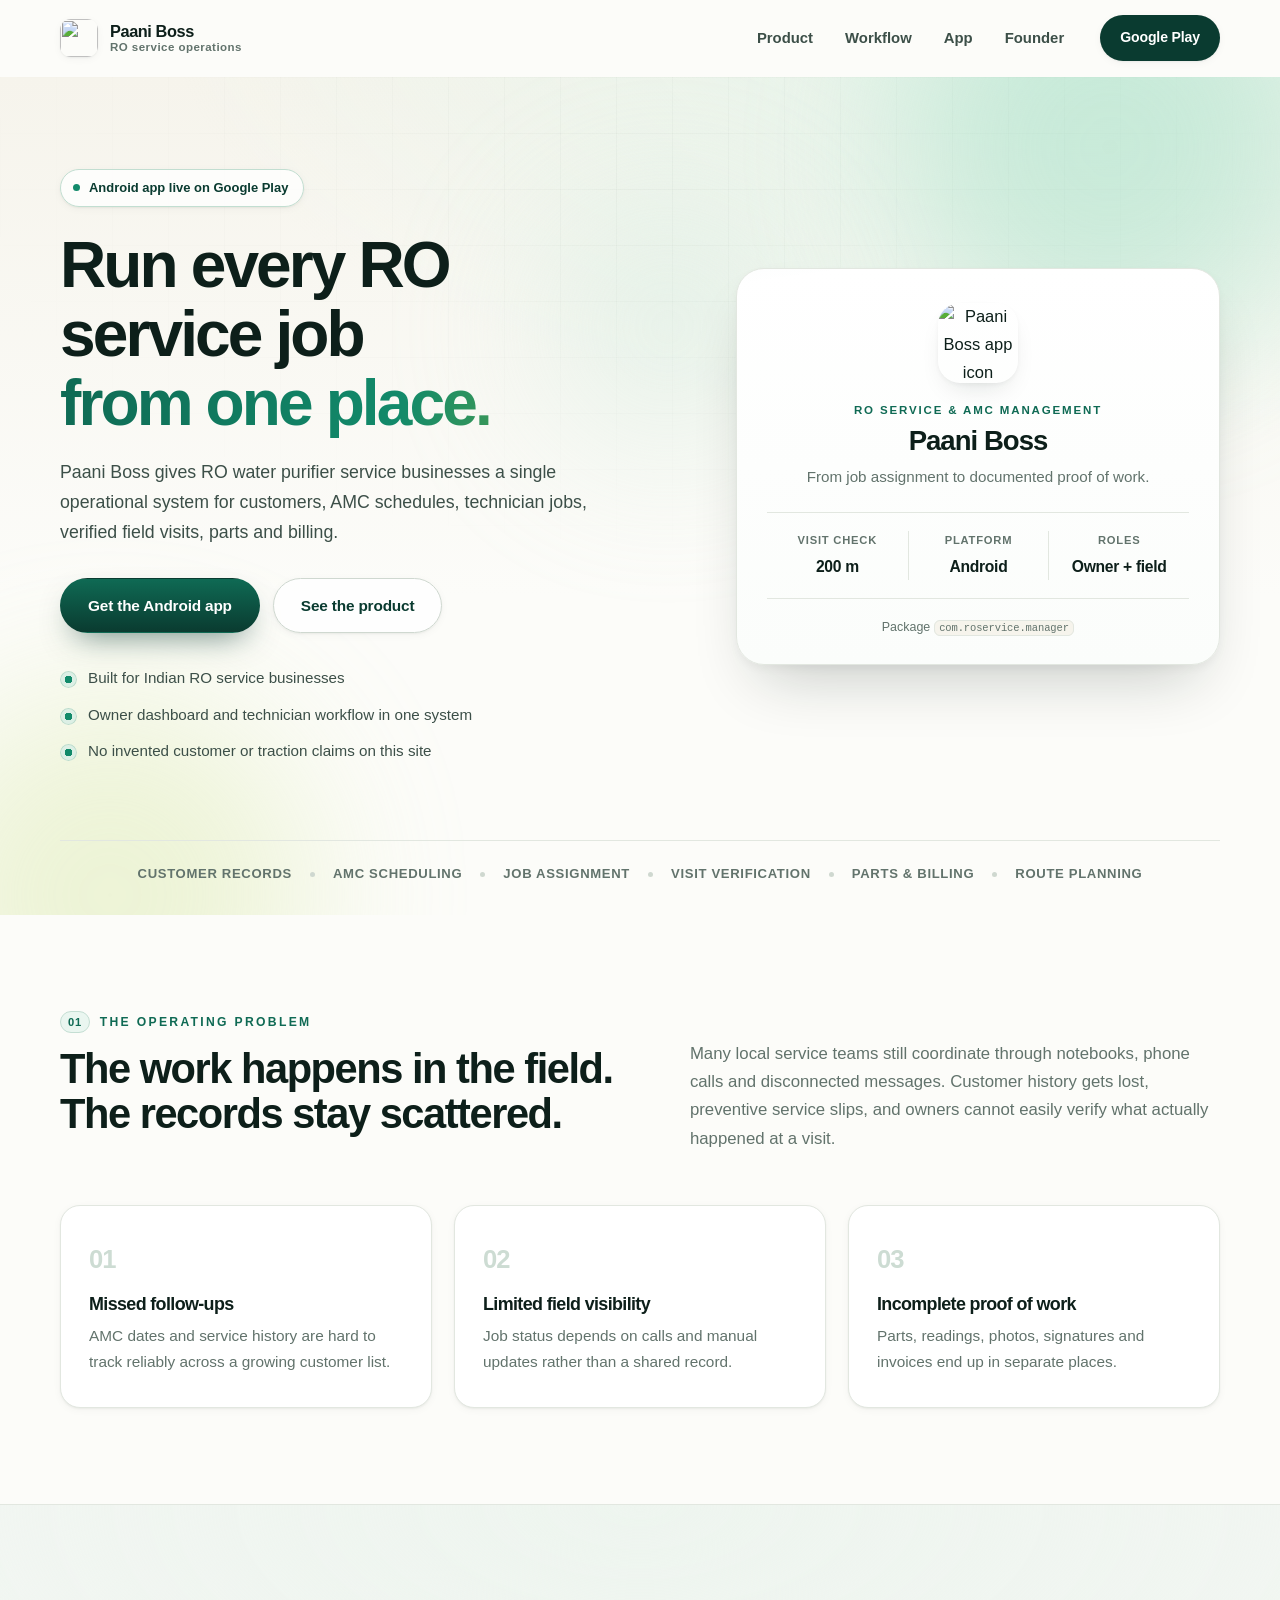
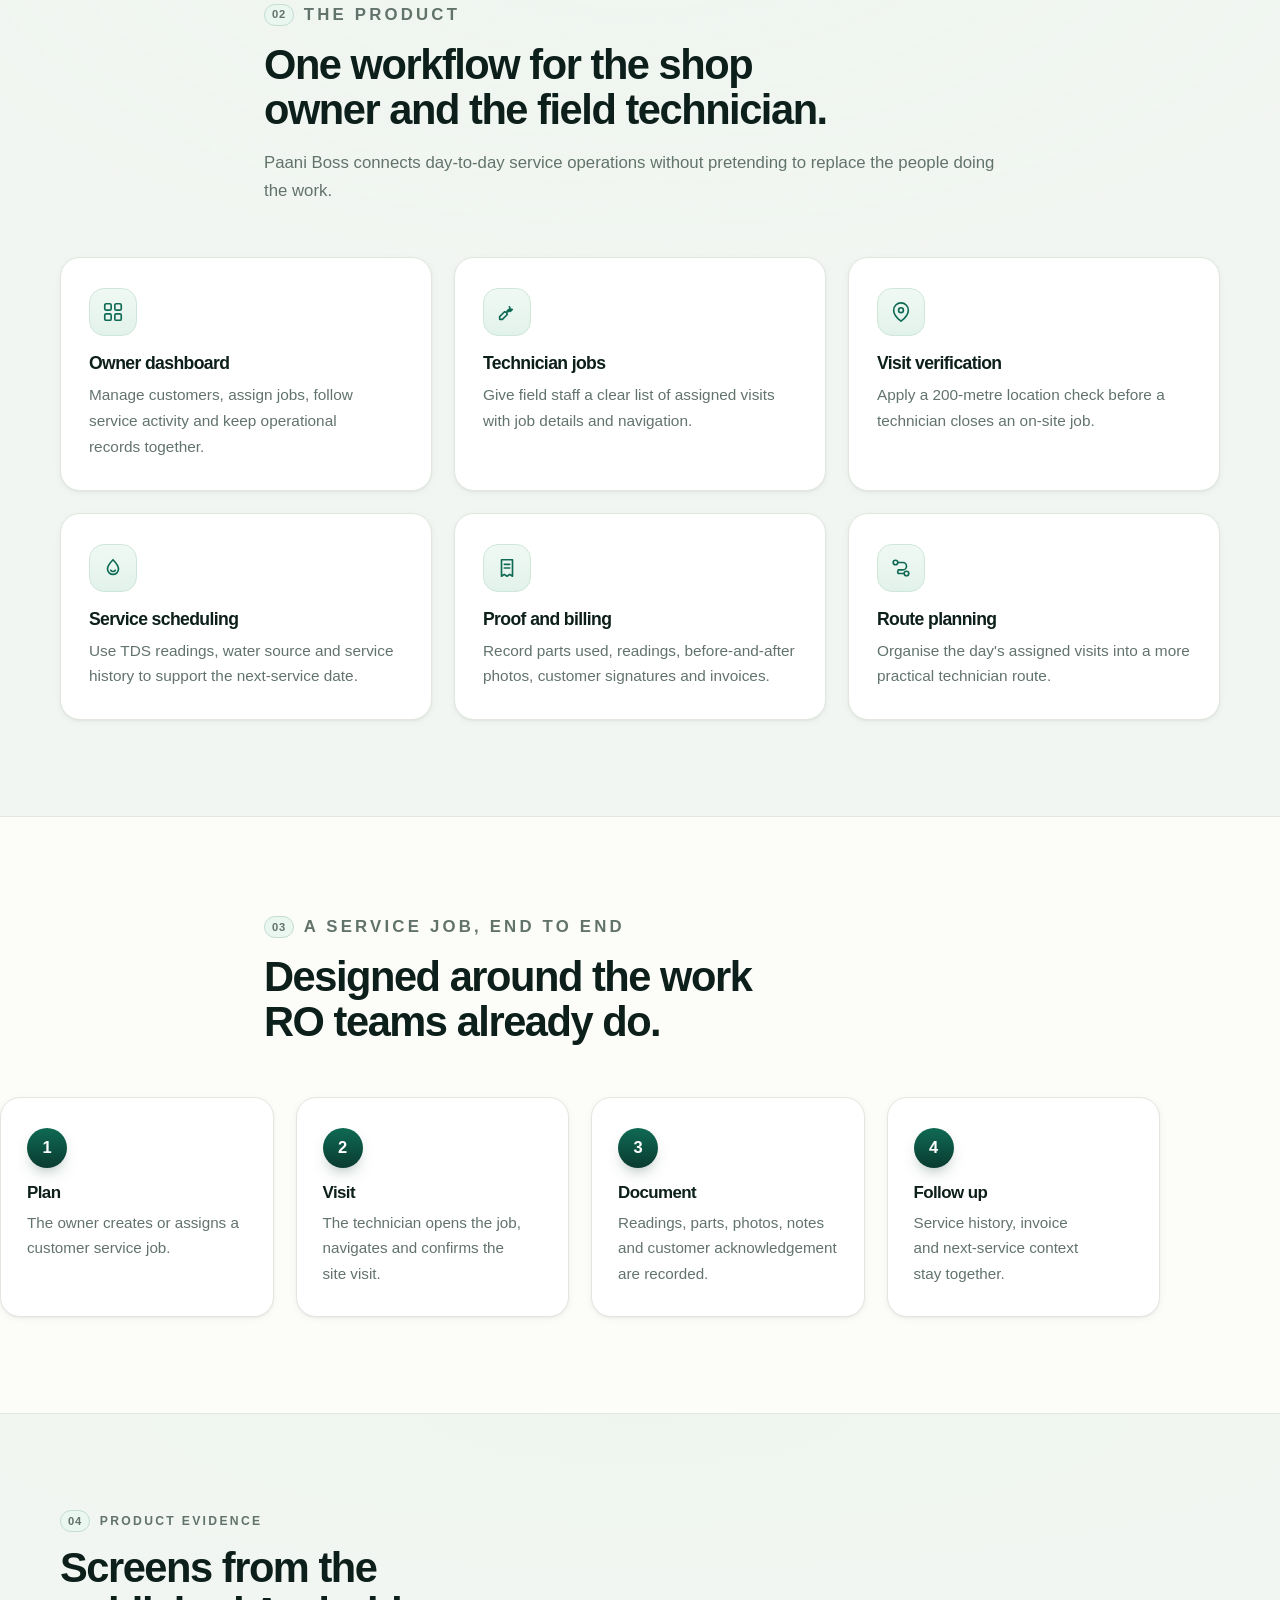
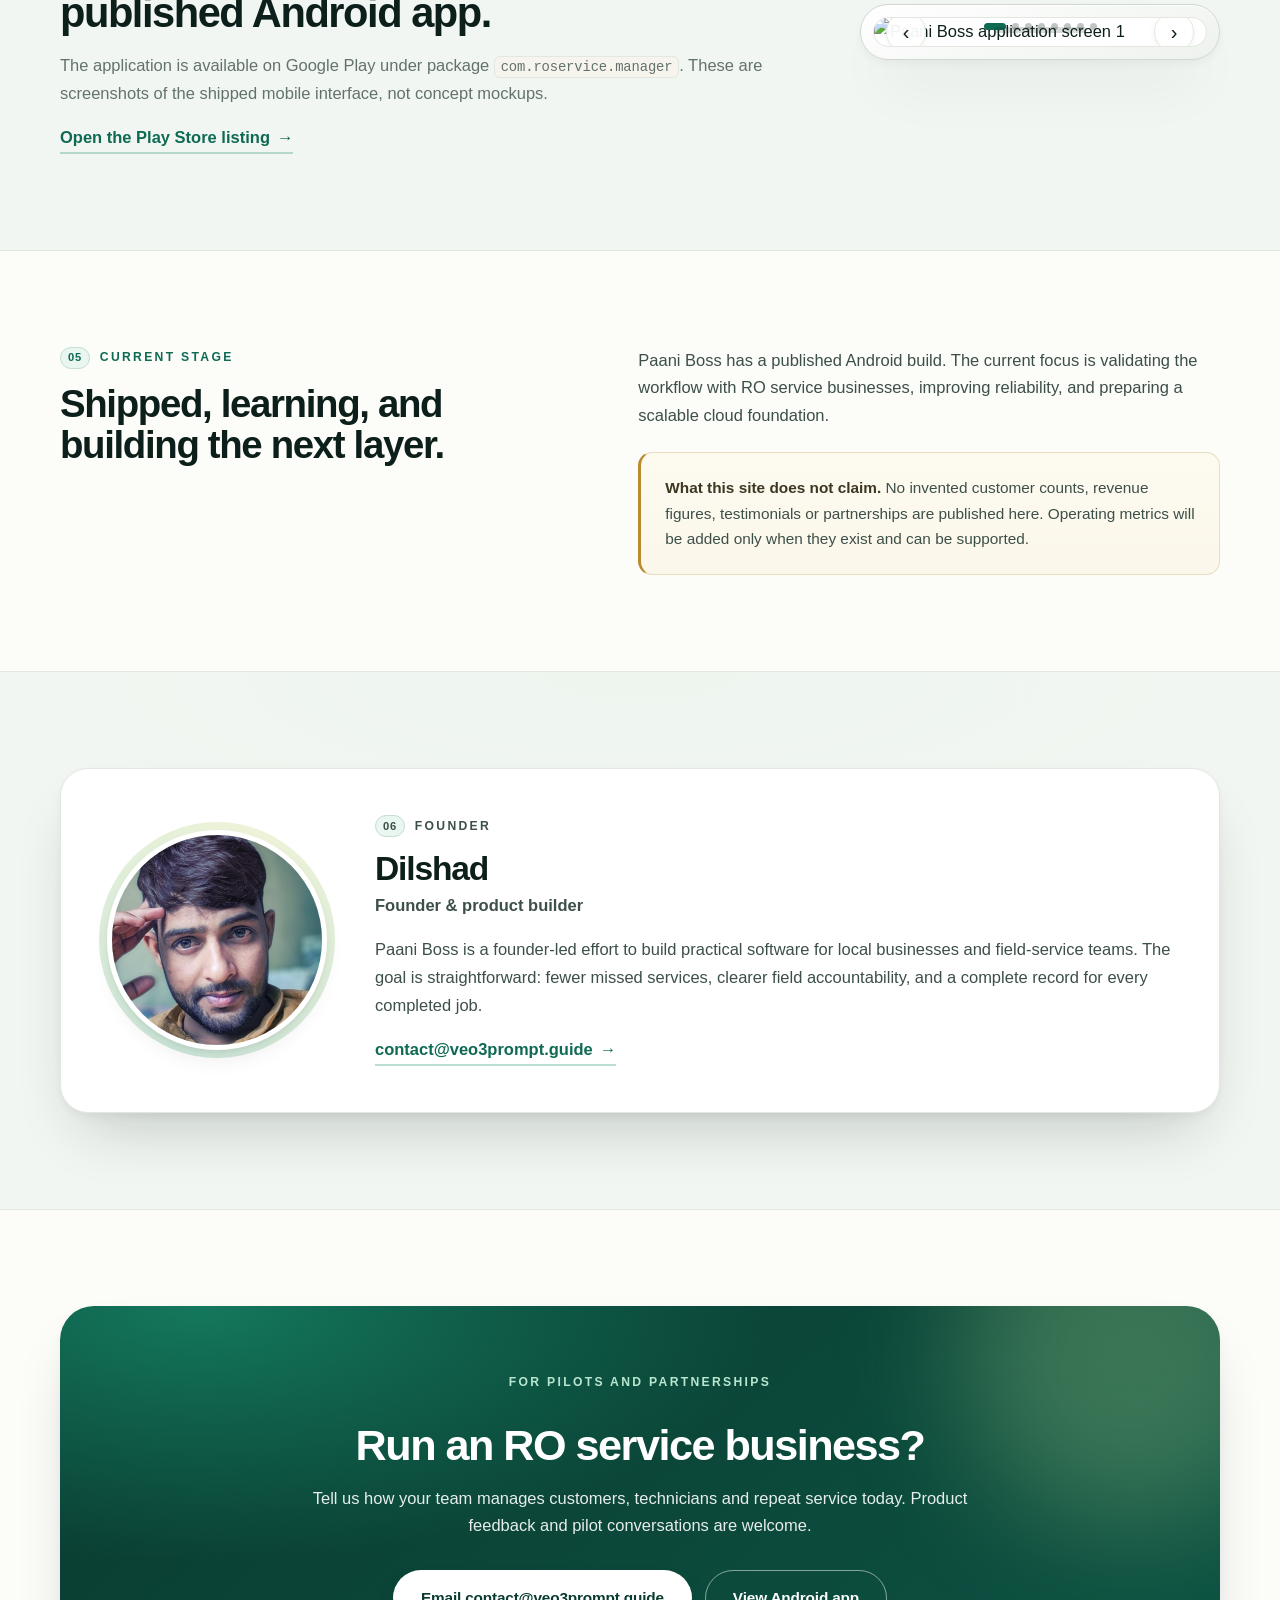
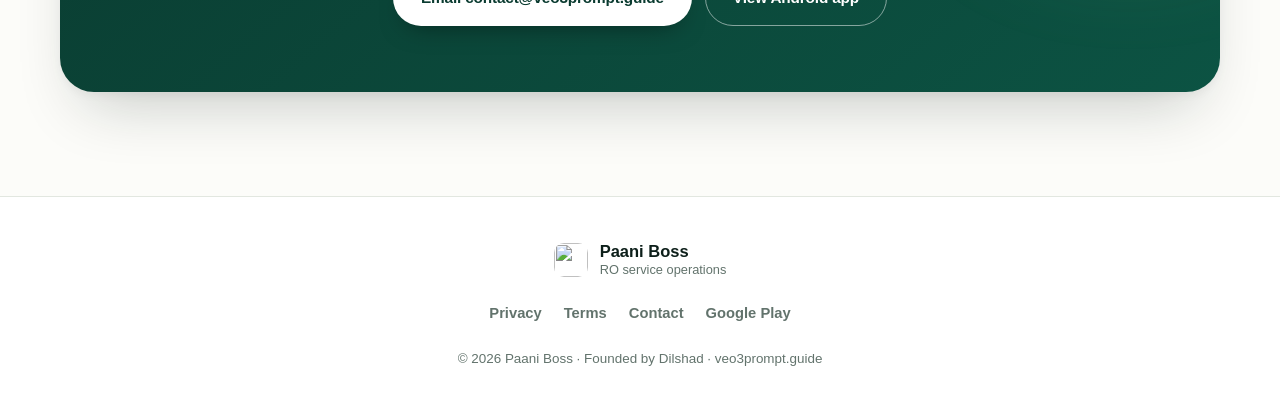
==== index.html @ 80571fea "Rebuild site as Paani Boss startup page on veo3prompt.guide - Reposition from founder portfolio to p" ====
<!doctype html>
<html lang="en">

<head>
  <meta charset="utf-8">
  <meta name="viewport" content="width=device-width, initial-scale=1">
  <title>Paani Boss — RO Service Operations Platform</title>
  <meta name="description"
    content="Paani Boss helps RO water purifier service businesses manage customers, AMC schedules, field technicians, verified visits, parts and billing from one operational system.">
  <meta name="theme-color" content="#0a3b30">
  <link rel="canonical" href="https://veo3prompt.guide/">
  <meta property="og:type" content="website">
  <meta property="og:site_name" content="Paani Boss">
  <meta property="og:title" content="Paani Boss — Run every RO service job from one place">
  <meta property="og:description"
    content="An operations platform for RO service shops and their field technicians. Live on Google Play.">
  <meta property="og:url" content="https://veo3prompt.guide/">
  <meta property="og:image" content="https://veo3prompt.guide/assets/paani-boss-banner.png">
  <meta name="twitter:card" content="summary_large_image">
  <link rel="icon" href="assets/paani-boss-icon.png" type="image/png">
  <link rel="apple-touch-icon" href="assets/paani-boss-icon.png">
  <link rel="stylesheet" href="css/style.css">
</head>

<body>
  <a class="skip-link" href="#main">Skip to content</a>

  <header class="site-header" id="siteHeader">
    <div class="wrap nav-inner">
      <a class="brand" href="#top" aria-label="Paani Boss home">
        <img src="assets/paani-boss-icon.png" alt="" width="38" height="38">
        <span class="brand-text">Paani&nbsp;Boss<em>RO service operations</em></span>
      </a>
      <nav class="nav-links" aria-label="Primary navigation">
        <a href="#product">Product</a>
        <a href="#workflow">Workflow</a>
        <a href="#showcase">App</a>
        <a href="#founder">Founder</a>
      </nav>
      <a class="nav-cta" href="https://play.google.com/store/apps/details?id=com.roservice.manager" target="_blank"
        rel="noopener noreferrer">Google&nbsp;Play</a>
    </div>
  </header>

  <main id="main">
    <!-- ============ HERO ============ -->
    <section class="hero" id="top">
      <div class="hero-aura" aria-hidden="true"><span></span><span></span><span></span></div>
      <div class="wrap hero-grid">
        <div class="hero-copy">
          <p class="badge"><span class="badge-dot" aria-hidden="true"></span> Android app live on Google Play</p>
          <h1>Run every RO service job <em>from one place.</em></h1>
          <p class="hero-lede">
            Paani Boss gives RO water purifier service businesses a single operational
            system for customers, AMC schedules, technician jobs, verified field visits,
            parts and billing.
          </p>
          <div class="button-row">
            <a class="button button-primary" href="https://play.google.com/store/apps/details?id=com.roservice.manager"
              target="_blank" rel="noopener noreferrer">Get the Android app</a>
            <a class="button button-secondary" href="#showcase">See the product</a>
          </div>
          <ul class="proof-list">
            <li>Built for Indian RO service businesses</li>
            <li>Owner dashboard and technician workflow in one system</li>
            <li>No invented customer or traction claims on this site</li>
          </ul>
        </div>

        <aside class="hero-panel" aria-label="Product summary">
          <div class="panel-sheen" aria-hidden="true"></div>
          <img class="panel-icon" src="assets/paani-boss-icon.png" alt="Paani Boss app icon" width="80" height="80">
          <p class="panel-kicker">RO Service &amp; AMC Management</p>
          <h2>Paani Boss</h2>
          <p class="panel-note">From job assignment to documented proof of work.</p>
          <dl class="panel-metrics">
            <div>
              <dt>Visit check</dt>
              <dd>200 m</dd>
            </div>
            <div>
              <dt>Platform</dt>
              <dd>Android</dd>
            </div>
            <div>
              <dt>Roles</dt>
              <dd>Owner + field</dd>
            </div>
          </dl>
          <p class="panel-foot">Package <code>com.roservice.manager</code></p>
        </aside>
      </div>

      <div class="wrap marquee-strip" aria-label="Core capabilities">
        <span>Customer records</span><i aria-hidden="true"></i>
        <span>AMC scheduling</span><i aria-hidden="true"></i>
        <span>Job assignment</span><i aria-hidden="true"></i>
        <span>Visit verification</span><i aria-hidden="true"></i>
        <span>Parts &amp; billing</span><i aria-hidden="true"></i>
        <span>Route planning</span>
      </div>
    </section>

    <!-- ============ PROBLEM ============ -->
    <section class="section" aria-labelledby="problem-title">
      <div class="wrap split-heading reveal">
        <div>
          <p class="eyebrow"><span>01</span> The operating problem</p>
          <h2 id="problem-title">The work happens in the field. The records stay scattered.</h2>
        </div>
        <p>
          Many local service teams still coordinate through notebooks, phone calls and
          disconnected messages. Customer history gets lost, preventive service slips,
          and owners cannot easily verify what actually happened at a visit.
        </p>
      </div>
      <div class="wrap problem-grid">
        <article class="reveal"><span class="num">01</span>
          <h3>Missed follow-ups</h3>
          <p>AMC dates and service history are hard to track reliably across a growing customer list.</p>
        </article>
        <article class="reveal"><span class="num">02</span>
          <h3>Limited field visibility</h3>
          <p>Job status depends on calls and manual updates rather than a shared record.</p>
        </article>
        <article class="reveal"><span class="num">03</span>
          <h3>Incomplete proof of work</h3>
          <p>Parts, readings, photos, signatures and invoices end up in separate places.</p>
        </article>
      </div>
    </section>

    <!-- ============ PRODUCT ============ -->
    <section class="section section-tint" id="product" aria-labelledby="product-title">
      <div class="wrap section-heading reveal">
        <p class="eyebrow"><span>02</span> The product</p>
        <h2 id="product-title">One workflow for the shop owner and the field technician.</h2>
        <p>Paani Boss connects day-to-day service operations without pretending to replace the people doing the work.
        </p>
      </div>
      <div class="wrap feature-grid">
        <article class="feature-card reveal">
          <span class="feature-icon" aria-hidden="true">
            <svg viewBox="0 0 24 24" width="22" height="22" fill="none" stroke="currentColor" stroke-width="1.8"
              stroke-linecap="round" stroke-linejoin="round">
              <rect x="3" y="3" width="7" height="7" rx="1.5" />
              <rect x="14" y="3" width="7" height="7" rx="1.5" />
              <rect x="3" y="14" width="7" height="7" rx="1.5" />
              <rect x="14" y="14" width="7" height="7" rx="1.5" />
            </svg>
          </span>
          <h3>Owner dashboard</h3>
          <p>Manage customers, assign jobs, follow service activity and keep operational records together.</p>
        </article>
        <article class="feature-card reveal">
          <span class="feature-icon" aria-hidden="true">
            <svg viewBox="0 0 24 24" width="22" height="22" fill="none" stroke="currentColor" stroke-width="1.8"
              stroke-linecap="round" stroke-linejoin="round">
              <path d="M14.7 6.3a4 4 0 0 1-5.4 5.4L4 17v3h3l5.3-5.3a4 4 0 0 1 5.4-5.4l-2.1 2.1" />
            </svg>
          </span>
          <h3>Technician jobs</h3>
          <p>Give field staff a clear list of assigned visits with job details and navigation.</p>
        </article>
        <article class="feature-card reveal">
          <span class="feature-icon" aria-hidden="true">
            <svg viewBox="0 0 24 24" width="22" height="22" fill="none" stroke="currentColor" stroke-width="1.8"
              stroke-linecap="round" stroke-linejoin="round">
              <path d="M20 10c0 6-8 12-8 12S4 16 4 10a8 8 0 0 1 16 0Z" />
              <circle cx="12" cy="10" r="2.6" />
            </svg>
          </span>
          <h3>Visit verification</h3>
          <p>Apply a 200-metre location check before a technician closes an on-site job.</p>
        </article>
        <article class="feature-card reveal">
          <span class="feature-icon" aria-hidden="true">
            <svg viewBox="0 0 24 24" width="22" height="22" fill="none" stroke="currentColor" stroke-width="1.8"
              stroke-linecap="round" stroke-linejoin="round">
              <path d="M12 3s6 6.2 6 10a6 6 0 0 1-12 0c0-3.8 6-10 6-10Z" />
              <path d="M9.5 14.5a3 3 0 0 0 5 0" />
            </svg>
          </span>
          <h3>Service scheduling</h3>
          <p>Use TDS readings, water source and service history to support the next-service date.</p>
        </article>
        <article class="feature-card reveal">
          <span class="feature-icon" aria-hidden="true">
            <svg viewBox="0 0 24 24" width="22" height="22" fill="none" stroke="currentColor" stroke-width="1.8"
              stroke-linecap="round" stroke-linejoin="round">
              <path d="M6 3h12v18l-3-2-3 2-3-2-3 2V3Z" />
              <path d="M9 8h6M9 12h6" />
            </svg>
          </span>
          <h3>Proof and billing</h3>
          <p>Record parts used, readings, before-and-after photos, customer signatures and invoices.</p>
        </article>
        <article class="feature-card reveal">
          <span class="feature-icon" aria-hidden="true">
            <svg viewBox="0 0 24 24" width="22" height="22" fill="none" stroke="currentColor" stroke-width="1.8"
              stroke-linecap="round" stroke-linejoin="round">
              <circle cx="6" cy="6" r="2.5" />
              <circle cx="18" cy="18" r="2.5" />
              <path d="M8.5 6H14a4 4 0 0 1 0 8H9a4 4 0 0 0 0 4h6.5" />
            </svg>
          </span>
          <h3>Route planning</h3>
          <p>Organise the day's assigned visits into a more practical technician route.</p>
        </article>
      </div>
    </section>

    <!-- ============ WORKFLOW ============ -->
    <section class="section" id="workflow" aria-labelledby="workflow-title">
      <div class="wrap section-heading reveal">
        <p class="eyebrow"><span>03</span> A service job, end to end</p>
        <h2 id="workflow-title">Designed around the work RO teams already do.</h2>
      </div>
      <ol class="wrap steps">
        <li class="reveal"><span class="step-num">1</span>
          <div>
            <h3>Plan</h3>
            <p>The owner creates or assigns a customer service job.</p>
          </div>
        </li>
        <li class="reveal"><span class="step-num">2</span>
          <div>
            <h3>Visit</h3>
            <p>The technician opens the job, navigates and confirms the site visit.</p>
          </div>
        </li>
        <li class="reveal"><span class="step-num">3</span>
          <div>
            <h3>Document</h3>
            <p>Readings, parts, photos, notes and customer acknowledgement are recorded.</p>
          </div>
        </li>
        <li class="reveal"><span class="step-num">4</span>
          <div>
            <h3>Follow up</h3>
            <p>Service history, invoice and next-service context stay together.</p>
          </div>
        </li>
      </ol>
    </section>

    <!-- ============ SHOWCASE ============ -->
    <section class="section section-tint" id="showcase" aria-labelledby="showcase-title">
      <div class="wrap showcase-layout">
        <div class="showcase-copy reveal">
          <p class="eyebrow"><span>04</span> Product evidence</p>
          <h2 id="showcase-title">Screens from the published Android app.</h2>
          <p>
            The application is available on Google Play under package
            <code>com.roservice.manager</code>. These are screenshots of the shipped
            mobile interface, not concept mockups.
          </p>
          <a class="text-link" href="https://play.google.com/store/apps/details?id=com.roservice.manager"
            target="_blank" rel="noopener noreferrer">Open the Play Store listing</a>
        </div>

        <div class="phone-frame reveal">
          <div class="phone-notch" aria-hidden="true"></div>
          <div class="slideshow" id="slideshow" aria-label="Paani Boss screenshots">
            <div class="slides-track" id="slidesTrack">
              <div class="slide"><img src="assets/screenshots/1.png" alt="Paani Boss application screen 1"
                  loading="lazy" decoding="async"></div>
              <div class="slide"><img src="assets/screenshots/2.png" alt="Paani Boss application screen 2"
                  loading="lazy" decoding="async"></div>
              <div class="slide"><img src="assets/screenshots/3.png" alt="Paani Boss application screen 3"
                  loading="lazy" decoding="async"></div>
              <div class="slide"><img src="assets/screenshots/4.png" alt="Paani Boss application screen 4"
                  loading="lazy" decoding="async"></div>
              <div class="slide"><img src="assets/screenshots/5.png" alt="Paani Boss application screen 5"
                  loading="lazy" decoding="async"></div>
              <div class="slide"><img src="assets/screenshots/6.png" alt="Paani Boss application screen 6"
                  loading="lazy" decoding="async"></div>
              <div class="slide"><img src="assets/screenshots/7.png" alt="Paani Boss application screen 7"
                  loading="lazy" decoding="async"></div>
              <div class="slide"><img src="assets/screenshots/8.png" alt="Paani Boss application screen 8"
                  loading="lazy" decoding="async"></div>
            </div>
            <button class="slide-arrow slide-prev" id="slidePrev" type="button"
              aria-label="Previous screenshot">&#8249;</button>
            <button class="slide-arrow slide-next" id="slideNext" type="button"
              aria-label="Next screenshot">&#8250;</button>
            <div class="slide-dots" id="slideDots" role="group" aria-label="Choose screenshot"></div>
          </div>
        </div>
      </div>
    </section>

    <!-- ============ STAGE ============ -->
    <section class="section" aria-labelledby="stage-title">
      <div class="wrap stage-grid reveal">
        <div>
          <p class="eyebrow"><span>05</span> Current stage</p>
          <h2 id="stage-title">Shipped, learning, and building the next layer.</h2>
        </div>
        <div class="stage-copy">
          <p>
            Paani Boss has a published Android build. The current focus is validating the
            workflow with RO service businesses, improving reliability, and preparing a
            scalable cloud foundation.
          </p>
          <p class="honesty-note">
            <strong>What this site does not claim.</strong> No invented customer counts,
            revenue figures, testimonials or partnerships are published here. Operating
            metrics will be added only when they exist and can be supported.
          </p>
        </div>
      </div>
    </section>

    <!-- ============ FOUNDER ============ -->
    <section class="section section-tint" id="founder" aria-labelledby="founder-title">
      <div class="wrap founder-card reveal">
        <div class="founder-photo">
          <img src="assets/dilshad.jpg" alt="Dilshad, founder of Paani Boss" width="420" height="480" loading="lazy"
            decoding="async">
        </div>
        <div>
          <p class="eyebrow"><span>06</span> Founder</p>
          <h2 id="founder-title">Dilshad</h2>
          <p class="founder-role">Founder &amp; product builder</p>
          <p>
            Paani Boss is a founder-led effort to build practical software for local
            businesses and field-service teams. The goal is straightforward: fewer missed
            services, clearer field accountability, and a complete record for every
            completed job.
          </p>
          <a class="text-link" href="mailto:contact@veo3prompt.guide">contact@veo3prompt.guide</a>
        </div>
      </div>
    </section>

    <!-- ============ CONTACT ============ -->
    <section class="section contact-section" id="contact" aria-labelledby="contact-title">
      <div class="wrap contact-card reveal">
        <div class="contact-glow" aria-hidden="true"></div>
        <p class="eyebrow">For pilots and partnerships</p>
        <h2 id="contact-title">Run an RO service business?</h2>
        <p>
          Tell us how your team manages customers, technicians and repeat service today.
          Product feedback and pilot conversations are welcome.
        </p>
        <div class="button-row">
          <a class="button button-light" href="mailto:contact@veo3prompt.guide">Email contact@veo3prompt.guide</a>
          <a class="button button-outline-light"
            href="https://play.google.com/store/apps/details?id=com.roservice.manager" target="_blank"
            rel="noopener noreferrer">View Android app</a>
        </div>
      </div>
    </section>
  </main>

  <footer class="site-footer">
    <div class="wrap footer-inner">
      <div class="footer-brand">
        <img src="assets/paani-boss-icon.png" alt="" width="34" height="34">
        <div><strong>Paani Boss</strong><span>RO service operations</span></div>
      </div>
      <nav class="footer-links" aria-label="Footer">
        <a href="privacy-policy.html">Privacy</a>
        <a href="terms-of-service.html">Terms</a>
        <a href="mailto:contact@veo3prompt.guide">Contact</a>
        <a href="https://play.google.com/store/apps/details?id=com.roservice.manager" target="_blank"
          rel="noopener noreferrer">Google Play</a>
      </nav>
      <p class="footer-legal">&copy; <span id="year"></span> Paani Boss &middot; Founded by Dilshad &middot;
        veo3prompt.guide</p>
    </div>
  </footer>

  <script src="js/script.js"></script>
</body>

</html>
---- css/style.css ----
/* ============================================================
   Paani Boss — veo3prompt.guide
   Light, premium, zero third-party requests (no web fonts, no CDNs).
   ============================================================ */

:root {
  /* palette */
  --ink: #0d1f1a;
  --ink-soft: #3c4f48;
  --muted: #62736c;
  --green: #0a3b30;
  --green-mid: #0f6a54;
  --green-bright: #128a6a;
  --gold: #b98a2e;
  --paper: #fcfcf9;
  --paper-warm: #f6f4ec;
  --surface: #f2f6f2;
  --white: #fff;
  --line: #e2e7e0;
  --line-strong: #cfd8d0;

  /* elevation */
  --sh-sm: 0 1px 2px rgba(13, 31, 26, .05), 0 2px 8px rgba(13, 31, 26, .04);
  --sh-md: 0 2px 4px rgba(13, 31, 26, .04), 0 12px 28px -12px rgba(13, 31, 26, .16);
  --sh-lg: 0 4px 8px rgba(13, 31, 26, .04), 0 32px 64px -24px rgba(13, 31, 26, .24);

  --radius-sm: 14px;
  --radius: 20px;
  --radius-lg: 28px;
  --wrap: 1160px;

  --font: "Inter var", Inter, ui-sans-serif, -apple-system, BlinkMacSystemFont,
    "Segoe UI", Roboto, "Helvetica Neue", Arial, sans-serif;

  color-scheme: light;
}

*,
*::before,
*::after {
  box-sizing: border-box;
}

html {
  scroll-behavior: smooth;
  -webkit-text-size-adjust: 100%;
}

body {
  margin: 0;
  background: var(--paper);
  color: var(--ink);
  font-family: var(--font);
  font-size: 16.5px;
  line-height: 1.68;
  font-feature-settings: "kern" 1, "liga" 1, "cv11" 1;
  -webkit-font-smoothing: antialiased;
  -moz-osx-font-smoothing: grayscale;
}

img {
  display: block;
  max-width: 100%;
}

a {
  color: inherit;
  text-decoration: none;
}

button {
  font: inherit;
  color: inherit;
}

h1,
h2,
h3,
p,
ul,
ol,
dl,
dd,
dt,
figure {
  margin-top: 0;
}

h1,
h2,
h3 {
  line-height: 1.08;
  letter-spacing: -.035em;
  font-weight: 760;
  text-wrap: balance;
}

p {
  text-wrap: pretty;
}

::selection {
  background: #cdeadd;
  color: var(--green);
}

code {
  padding: .12em .42em;
  border: 1px solid var(--line);
  border-radius: 6px;
  background: var(--paper-warm);
  font-family: ui-monospace, SFMono-Regular, Menlo, monospace;
  font-size: .84em;
  letter-spacing: -.01em;
}

.wrap {
  width: min(calc(100% - 44px), var(--wrap));
  margin-inline: auto;
}

.skip-link {
  position: fixed;
  left: 18px;
  top: -60px;
  z-index: 200;
  padding: 11px 18px;
  border-radius: 10px;
  background: var(--green);
  color: #fff;
  font-weight: 650;
}

.skip-link:focus-visible {
  top: 18px;
}

:focus-visible {
  outline: 2.5px solid var(--gold);
  outline-offset: 3px;
  border-radius: 6px;
}

/* eyebrow ---------------------------------------------------- */
.eyebrow {
  display: flex;
  align-items: center;
  gap: 10px;
  margin-bottom: 14px;
  color: var(--green-mid);
  font-size: .76rem;
  font-weight: 700;
  letter-spacing: .19em;
  text-transform: uppercase;
}

.eyebrow span {
  display: inline-flex;
  align-items: center;
  justify-content: center;
  min-width: 26px;
  height: 22px;
  padding: 0 7px;
  border: 1px solid #c4ded3;
  border-radius: 999px;
  background: #eaf6f0;
  font-size: .7rem;
  letter-spacing: .06em;
}

/* ============================ header ============================ */
.site-header {
  position: sticky;
  top: 0;
  z-index: 100;
  background: rgba(252, 252, 249, .82);
  backdrop-filter: saturate(180%) blur(18px);
  -webkit-backdrop-filter: saturate(180%) blur(18px);
  border-bottom: 1px solid transparent;
  transition: border-color .25s ease, box-shadow .25s ease, background .25s ease;
}

.site-header.is-stuck {
  border-bottom-color: var(--line);
  box-shadow: 0 10px 30px -22px rgba(13, 31, 26, .5);
}

.nav-inner {
  display: flex;
  align-items: center;
  gap: 22px;
  min-height: 76px;
}

.brand {
  display: flex;
  align-items: center;
  gap: 12px;
}

.brand img {
  border-radius: 11px;
  box-shadow: var(--sh-sm);
}

.brand-text {
  display: flex;
  flex-direction: column;
  font-weight: 750;
  font-size: 1.02rem;
  letter-spacing: -.025em;
  line-height: 1.15;
}

.brand-text em {
  font-style: normal;
  font-weight: 550;
  font-size: .72rem;
  letter-spacing: .04em;
  color: var(--muted);
}

.nav-links {
  display: flex;
  gap: 4px;
  margin-left: auto;
  font-size: .93rem;
  font-weight: 600;
}

.nav-links a {
  padding: 8px 14px;
  border-radius: 999px;
  color: var(--ink-soft);
  transition: background .2s ease, color .2s ease;
}

.nav-links a:hover {
  background: #eaf1ec;
  color: var(--green);
}

.nav-cta {
  padding: 11px 20px;
  border-radius: 999px;
  background: var(--green);
  color: #fff;
  font-size: .88rem;
  font-weight: 680;
  letter-spacing: -.01em;
  box-shadow: var(--sh-sm);
  transition: background .2s ease, transform .2s ease;
}

.nav-cta:hover {
  background: var(--green-mid);
  transform: translateY(-1px);
}

/* ============================ hero ============================ */
.hero {
  position: relative;
  overflow: hidden;
  padding: 92px 0 0;
  background:
    radial-gradient(120% 90% at 85% -10%, #e4f4ea 0%, rgba(228, 244, 234, 0) 60%),
    linear-gradient(180deg, var(--paper-warm) 0%, var(--paper) 62%);
}

.hero::after {
  content: "";
  position: absolute;
  inset: 0;
  pointer-events: none;
  background-image:
    linear-gradient(rgba(13, 31, 26, .028) 1px, transparent 1px),
    linear-gradient(90deg, rgba(13, 31, 26, .028) 1px, transparent 1px);
  background-size: 56px 56px;
  mask-image: radial-gradient(ellipse 70% 60% at 50% 12%, #000 0%, transparent 78%);
  -webkit-mask-image: radial-gradient(ellipse 70% 60% at 50% 12%, #000 0%, transparent 78%);
}

.hero-aura {
  position: absolute;
  inset: 0;
  pointer-events: none;
}

.hero-aura span {
  position: absolute;
  border-radius: 50%;
  filter: blur(80px);
  opacity: .42;
  animation: float 18s ease-in-out infinite alternate;
}

.hero-aura span:nth-child(1) {
  top: -140px;
  right: -40px;
  width: 420px;
  height: 420px;
  background: #9adcc0;
}

.hero-aura span:nth-child(2) {
  bottom: -180px;
  left: -90px;
  width: 400px;
  height: 400px;
  background: #d8e8a6;
  animation-delay: -6s;
}

.hero-aura span:nth-child(3) {
  top: 120px;
  left: 42%;
  width: 260px;
  height: 260px;
  background: #bfe4d4;
  opacity: .3;
  animation-delay: -12s;
}

@keyframes float {
  from {
    transform: translate3d(0, 0, 0) scale(1);
  }

  to {
    transform: translate3d(0, 28px, 0) scale(1.09);
  }
}

.hero-grid {
  position: relative;
  z-index: 1;
  display: grid;
  grid-template-columns: 1.12fr .88fr;
  gap: 60px;
  align-items: center;
  padding-bottom: 76px;
}

.badge {
  display: inline-flex;
  align-items: center;
  gap: 9px;
  margin-bottom: 24px;
  padding: 7px 15px 7px 12px;
  border: 1px solid #c2ded1;
  border-radius: 999px;
  background: rgba(255, 255, 255, .78);
  box-shadow: var(--sh-sm);
  font-size: .81rem;
  font-weight: 660;
  color: var(--green);
}

.badge-dot {
  width: 7px;
  height: 7px;
  border-radius: 50%;
  background: var(--green-bright);
  animation: pulse 2.6s ease-out infinite;
}

@keyframes pulse {
  0% {
    box-shadow: 0 0 0 0 rgba(18, 138, 106, .5);
  }

  70% {
    box-shadow: 0 0 0 9px rgba(18, 138, 106, 0);
  }

  100% {
    box-shadow: 0 0 0 0 rgba(18, 138, 106, 0);
  }
}

.hero h1 {
  margin-bottom: 20px;
  font-size: clamp(2.5rem, 5.4vw, 4rem);
  font-weight: 780;
  letter-spacing: -.045em;
}

.hero h1 em {
  display: block;
  font-style: normal;
  background: linear-gradient(100deg, var(--green-mid), var(--green-bright) 55%, #7fae3a);
  -webkit-background-clip: text;
  background-clip: text;
  -webkit-text-fill-color: transparent;
  color: transparent;
}

.hero-lede {
  max-width: 35rem;
  margin-bottom: 30px;
  font-size: 1.11rem;
  color: var(--ink-soft);
}

.button-row {
  display: flex;
  flex-wrap: wrap;
  gap: 13px;
}

.button {
  display: inline-flex;
  align-items: center;
  justify-content: center;
  padding: 14px 27px;
  border: 1px solid transparent;
  border-radius: 999px;
  font-size: .96rem;
  font-weight: 680;
  letter-spacing: -.011em;
  transition: transform .18s ease, background .2s ease, box-shadow .2s ease, border-color .2s ease;
}

.button:hover {
  transform: translateY(-2px);
}

.button-primary {
  background: linear-gradient(180deg, var(--green-mid), var(--green));
  color: #fff;
  box-shadow: 0 14px 32px -14px rgba(10, 59, 48, .7);
}

.button-primary:hover {
  box-shadow: 0 18px 38px -14px rgba(10, 59, 48, .78);
}

.button-secondary {
  border-color: var(--line-strong);
  background: rgba(255, 255, 255, .82);
  color: var(--green);
  box-shadow: var(--sh-sm);
}

.button-secondary:hover {
  border-color: #a9c9ba;
}

.button-light {
  background: #fff;
  color: var(--green);
  box-shadow: 0 12px 26px -14px rgba(0, 0, 0, .5);
}

.button-outline-light {
  border-color: rgba(255, 255, 255, .5);
  color: #fff;
}

.button-outline-light:hover {
  border-color: #fff;
  background: rgba(255, 255, 255, .1);
}

.proof-list {
  display: grid;
  gap: 11px;
  margin: 32px 0 0;
  padding: 0;
  list-style: none;
  font-size: .95rem;
  color: var(--ink-soft);
}

.proof-list li {
  display: flex;
  align-items: flex-start;
  gap: 11px;
}

.proof-list li::before {
  content: "";
  flex: 0 0 auto;
  width: 17px;
  height: 17px;
  margin-top: 6px;
  border-radius: 50%;
  background:
    radial-gradient(circle at 50% 50%, var(--green-bright) 0 30%, transparent 31%),
    #dcefe5;
  box-shadow: inset 0 0 0 1px #bcdccc;
}

/* hero panel ------------------------------------------------- */
.hero-panel {
  position: relative;
  overflow: hidden;
  padding: 34px 30px 26px;
  border: 1px solid var(--line);
  border-radius: var(--radius-lg);
  background: linear-gradient(180deg, #fff, #fbfdfb);
  box-shadow: var(--sh-lg);
  text-align: center;
}

.panel-sheen {
  position: absolute;
  inset: -60% -20% auto;
  height: 220px;
  background: linear-gradient(180deg, rgba(18, 138, 106, .12), transparent);
  transform: rotate(-8deg);
}

.panel-icon {
  position: relative;
  margin: 0 auto 18px;
  border-radius: 22px;
  box-shadow: var(--sh-md);
}

.panel-kicker {
  margin-bottom: 6px;
  font-size: .72rem;
  font-weight: 700;
  letter-spacing: .16em;
  text-transform: uppercase;
  color: var(--green-mid);
}

.hero-panel h2 {
  margin-bottom: 8px;
  font-size: 1.72rem;
}

.panel-note {
  margin-bottom: 22px;
  color: var(--muted);
  font-size: .95rem;
}

.panel-metrics {
  display: grid;
  grid-template-columns: repeat(3, 1fr);
  margin: 0 0 18px;
  padding: 18px 0;
  border-block: 1px solid var(--line);
  text-align: center;
}

.panel-metrics div+div {
  border-left: 1px solid var(--line);
}

.panel-metrics dt {
  font-size: .7rem;
  font-weight: 650;
  letter-spacing: .07em;
  text-transform: uppercase;
  color: var(--muted);
}

.panel-metrics dd {
  margin: 4px 0 0;
  font-size: .98rem;
  font-weight: 700;
  letter-spacing: -.02em;
}

.panel-foot {
  margin: 0;
  font-size: .78rem;
  color: var(--muted);
}

/* capability strip ------------------------------------------- */
.marquee-strip {
  position: relative;
  z-index: 1;
  display: flex;
  flex-wrap: wrap;
  align-items: center;
  justify-content: center;
  gap: 14px 18px;
  padding: 22px 0 30px;
  border-top: 1px solid var(--line);
  font-size: .82rem;
  font-weight: 620;
  letter-spacing: .05em;
  text-transform: uppercase;
  color: var(--muted);
}

.marquee-strip i {
  width: 5px;
  height: 5px;
  border-radius: 50%;
  background: var(--line-strong);
}

/* ============================ sections ============================ */
.section {
  padding: 96px 0;
}

.section-tint {
  background:
    radial-gradient(90% 60% at 50% 0%, #eef5ef 0%, transparent 70%),
    var(--surface);
  border-block: 1px solid var(--line);
}

.section-heading {
  max-width: 47rem;
  margin-bottom: 52px;
}

.section-heading h2,
.split-heading h2 {
  margin-bottom: 16px;
  font-size: clamp(1.8rem, 3.4vw, 2.6rem);
}

.section-heading>p {
  color: var(--muted);
  font-size: 1.05rem;
}

.split-heading {
  display: grid;
  grid-template-columns: 1.05fr .95fr;
  gap: 44px;
  align-items: end;
  margin-bottom: 52px;
}

.split-heading>p {
  margin: 0;
  color: var(--muted);
  font-size: 1.05rem;
}

/* problem cards */
.problem-grid {
  display: grid;
  grid-template-columns: repeat(3, 1fr);
  gap: 22px;
}

.problem-grid article {
  position: relative;
  padding: 32px 28px;
  border: 1px solid var(--line);
  border-radius: var(--radius);
  background: var(--white);
  box-shadow: var(--sh-sm);
  transition: transform .22s ease, box-shadow .22s ease;
}

.problem-grid article:hover {
  transform: translateY(-4px);
  box-shadow: var(--sh-md);
}

.num {
  display: block;
  margin-bottom: 14px;
  font-size: 1.6rem;
  font-weight: 780;
  letter-spacing: -.04em;
  color: #cddcd3;
}

.problem-grid h3 {
  margin-bottom: 9px;
  font-size: 1.12rem;
}

.problem-grid p {
  margin: 0;
  color: var(--muted);
  font-size: .96rem;
}

/* feature cards */
.feature-grid {
  display: grid;
  grid-template-columns: repeat(3, 1fr);
  gap: 22px;
}

.feature-card {
  padding: 30px 28px;
  border: 1px solid var(--line);
  border-radius: var(--radius);
  background: var(--white);
  box-shadow: var(--sh-sm);
  transition: transform .22s ease, box-shadow .22s ease, border-color .22s ease;
}

.feature-card:hover {
  transform: translateY(-5px);
  border-color: #c6ddd0;
  box-shadow: var(--sh-md);
}

.feature-icon {
  display: inline-flex;
  align-items: center;
  justify-content: center;
  width: 48px;
  height: 48px;
  margin-bottom: 18px;
  border: 1px solid #cfe6da;
  border-radius: 15px;
  background: linear-gradient(180deg, #f0f9f4, #e2f2ea);
  color: var(--green-mid);
}

.feature-card h3 {
  margin-bottom: 9px;
  font-size: 1.1rem;
}

.feature-card p {
  margin: 0;
  color: var(--muted);
  font-size: .96rem;
}

/* steps */
.steps {
  display: grid;
  grid-template-columns: repeat(4, 1fr);
  gap: 22px;
  margin: 0;
  padding: 0;
  list-style: none;
}

.steps li {
  display: flex;
  flex-direction: column;
  gap: 16px;
  padding: 30px 26px;
  border: 1px solid var(--line);
  border-radius: var(--radius);
  background: var(--white);
  box-shadow: var(--sh-sm);
}

.step-num {
  display: inline-flex;
  align-items: center;
  justify-content: center;
  width: 40px;
  height: 40px;
  border-radius: 50%;
  background: linear-gradient(180deg, var(--green-mid), var(--green));
  color: #fff;
  font-weight: 720;
  box-shadow: 0 8px 18px -10px rgba(10, 59, 48, .8);
}

.steps h3 {
  margin-bottom: 7px;
  font-size: 1.06rem;
}

.steps p {
  margin: 0;
  color: var(--muted);
  font-size: .95rem;
}

/* ============================ showcase ============================ */
.showcase-layout {
  display: grid;
  grid-template-columns: 1fr 360px;
  gap: 68px;
  align-items: center;
}

.showcase-copy h2 {
  margin-bottom: 16px;
  font-size: clamp(1.8rem, 3.4vw, 2.6rem);
}

.showcase-copy p {
  color: var(--muted);
}

.text-link {
  display: inline-flex;
  align-items: center;
  gap: 7px;
  font-weight: 680;
  color: var(--green-mid);
  border-bottom: 2px solid rgba(18, 138, 106, .28);
  transition: border-color .2s ease, color .2s ease;
}

.text-link::after {
  content: "→";
  transition: transform .2s ease;
}

.text-link:hover {
  color: var(--green);
  border-bottom-color: var(--green);
}

.text-link:hover::after {
  transform: translateX(3px);
}

.phone-frame {
  position: relative;
  padding: 12px;
  border: 1px solid var(--line-strong);
  border-radius: 42px;
  background: linear-gradient(160deg, #fff, #eef2ee);
  box-shadow: var(--sh-lg), inset 0 1px 0 #fff;
}

.phone-notch {
  position: absolute;
  top: 22px;
  left: 50%;
  transform: translateX(-50%);
  z-index: 3;
  width: 92px;
  height: 6px;
  border-radius: 999px;
  background: rgba(13, 31, 26, .16);
}

.slideshow {
  position: relative;
  overflow: hidden;
  border: 1px solid var(--line);
  border-radius: 32px;
  background: var(--white);
}

.slides-track {
  display: flex;
  transition: transform .55s cubic-bezier(.4, .1, .2, 1);
}

.slide {
  flex: 0 0 100%;
}

.slide-arrow {
  position: absolute;
  top: 50%;
  transform: translateY(-50%);
  width: 40px;
  height: 40px;
  border: 1px solid var(--line);
  border-radius: 50%;
  background: rgba(255, 255, 255, .94);
  box-shadow: var(--sh-sm);
  font-size: 1.25rem;
  line-height: 1;
  cursor: pointer;
  transition: background .2s ease, transform .2s ease;
}

.slide-arrow:hover {
  background: #eaf6f0;
}

.slide-prev {
  left: 12px;
}

.slide-next {
  right: 12px;
}

.slide-dots {
  position: absolute;
  inset: auto 0 16px;
  display: flex;
  justify-content: center;
  gap: 6px;
}

.slide-dot {
  width: 7px;
  height: 7px;
  padding: 0;
  border: none;
  border-radius: 999px;
  background: rgba(13, 31, 26, .26);
  cursor: pointer;
  transition: width .25s ease, background .25s ease;
}

.slide-dot.active {
  width: 22px;
  background: var(--green-mid);
}

/* ============================ stage ============================ */
.stage-grid {
  display: grid;
  grid-template-columns: .95fr 1.05fr;
  gap: 52px;
}

.stage-grid h2 {
  font-size: clamp(1.8rem, 3.2vw, 2.4rem);
}

.stage-copy>p {
  color: var(--ink-soft);
}

.honesty-note {
  margin: 22px 0 0;
  padding: 22px 24px;
  border: 1px solid #e8ddbf;
  border-left: 3px solid var(--gold);
  border-radius: var(--radius-sm);
  background: linear-gradient(180deg, #fdfaf0, #fbf7ea);
  color: #4d452f;
  font-size: .96rem;
}

.honesty-note strong {
  color: #3d3venue;
  color: #3d3722;
}

/* ============================ founder ============================ */
.founder-card {
  display: grid;
  grid-template-columns: 220px 1fr;
  gap: 48px;
  align-items: center;
  padding: 46px;
  border: 1px solid var(--line);
  border-radius: var(--radius-lg);
  background: var(--white);
  box-shadow: var(--sh-lg);
}

.founder-photo {
  position: relative;
  width: 220px;
  height: 220px;
}

.founder-photo::before {
  content: "";
  position: absolute;
  inset: -8px;
  border-radius: 50%;
  background: conic-gradient(from 200deg, #cfe9dc, #eef3d8, #cfe9dc);
}

.founder-photo img {
  position: relative;
  width: 100%;
  height: 100%;
  border-radius: 50%;
  object-fit: cover;
  border: 5px solid #fff;
  box-shadow: var(--sh-md);
}

.founder-card h2 {
  margin-bottom: 5px;
  font-size: 2.1rem;
}

.founder-role {
  margin-bottom: 16px;
  font-weight: 680;
  color: var(--green-mid);
}

.founder-card p {
  color: var(--ink-soft);
}

/* ============================ contact ============================ */
.contact-section {
  padding-bottom: 104px;
}

.contact-card {
  position: relative;
  overflow: hidden;
  padding: 66px 46px;
  border-radius: 34px;
  background:
    radial-gradient(90% 120% at 12% 0%, #14785d 0%, transparent 55%),
    linear-gradient(140deg, var(--green) 0%, #0c5343 100%);
  color: #fff;
  text-align: center;
  box-shadow: var(--sh-lg);
}

.contact-glow {
  position: absolute;
  top: -120px;
  right: -80px;
  width: 340px;
  height: 340px;
  border-radius: 50%;
  background: rgba(178, 226, 150, .28);
  filter: blur(60px);
}

.contact-card .eyebrow {
  justify-content: center;
  color: #b9e6cf;
}

.contact-card h2 {
  position: relative;
  margin-bottom: 16px;
  font-size: clamp(1.9rem, 3.6vw, 2.7rem);
}

.contact-card>p {
  position: relative;
  max-width: 41rem;
  margin: 0 auto 30px;
  color: rgba(255, 255, 255, .9);
}

.contact-card .button-row {
  position: relative;
  justify-content: center;
}

/* ============================ footer ============================ */
.site-footer {
  border-top: 1px solid var(--line);
  background: var(--white);
  padding: 44px 0;
}

.footer-inner {
  display: grid;
  gap: 22px;
  justify-items: center;
  text-align: center;
}

.footer-brand {
  display: flex;
  align-items: center;
  gap: 12px;
}

.footer-brand img {
  border-radius: 10px;
}

.footer-brand div {
  display: flex;
  flex-direction: column;
  line-height: 1.3;
  text-align: left;
}

.footer-brand span {
  font-size: .8rem;
  color: var(--muted);
}

.footer-links {
  display: flex;
  flex-wrap: wrap;
  justify-content: center;
  gap: 22px;
  font-size: .92rem;
  font-weight: 620;
  color: var(--muted);
}

.footer-links a:hover {
  color: var(--green-mid);
}

.footer-legal {
  margin: 0;
  font-size: .84rem;
  color: var(--muted);
}

/* ============================ legal pages ============================ */
.legal {
  padding: 72px 0 96px;
}

.legal-inner {
  width: min(calc(100% - 44px), 760px);
  margin-inline: auto;
}

.legal h1 {
  margin-bottom: 10px;
  font-size: clamp(2.1rem, 4.2vw, 2.8rem);
}

.legal .updated {
  margin-bottom: 36px;
  color: var(--muted);
  font-size: .92rem;
}

.legal h2 {
  margin: 40px 0 12px;
  font-size: 1.24rem;
}

.legal p,
.legal li {
  color: var(--ink-soft);
}

.legal ul {
  padding-left: 22px;
}

.legal li {
  margin-bottom: 9px;
}

.legal .text-link {
  font-size: inherit;
}

/* ============================ reveal ============================ */
.reveal {
  opacity: 0;
  transform: translateY(20px);
  transition: opacity .7s ease, transform .7s ease;
}

.reveal.is-visible {
  opacity: 1;
  transform: none;
}

/* ============================ responsive ============================ */
@media (max-width: 1000px) {

  .hero-grid,
  .showcase-layout,
  .stage-grid,
  .split-heading {
    grid-template-columns: 1fr;
  }

  .hero {
    padding-top: 66px;
  }

  .hero-grid {
    gap: 44px;
    padding-bottom: 60px;
  }

  .hero-panel {
    max-width: 420px;
    margin-inline: auto;
  }

  .problem-grid,
  .feature-grid,
  .steps {
    grid-template-columns: repeat(2, 1fr);
  }

  .phone-frame {
    max-width: 360px;
    margin-inline: auto;
  }

  .founder-card {
    grid-template-columns: 1fr;
    justify-items: center;
    text-align: center;
    padding: 36px 26px;
  }

  .founder-card .eyebrow {
    justify-content: center;
  }

  .founder-photo {
    width: 180px;
    height: 180px;
  }
}

@media (max-width: 720px) {
  body {
    font-size: 16px;
  }

  .nav-links {
    display: none;
  }

  .section {
    padding: 68px 0;
  }

  .section-heading,
  .split-heading {
    margin-bottom: 36px;
  }

  .problem-grid,
  .feature-grid,
  .steps {
    grid-template-columns: 1fr;
  }

  .contact-card {
    padding: 44px 24px;
    border-radius: 26px;
  }

  .button {
    width: 100%;
  }

  .nav-cta,
  .text-link {
    width: auto;
  }

  .marquee-strip {
    font-size: .74rem;
    gap: 10px 12px;
  }

  .panel-metrics {
    grid-template-columns: 1fr;
    gap: 14px;
  }

  .panel-metrics div+div {
    border-left: none;
    border-top: 1px solid var(--line);
    padding-top: 14px;
  }

  .phone-frame {
    padding: 9px;
    border-radius: 34px;
  }

  .slideshow {
    border-radius: 26px;
  }
}

@media (prefers-reduced-motion: reduce) {
  html {
    scroll-behavior: auto;
  }

  *,
  *::before,
  *::after {
    animation-duration: .001ms !important;
    animation-iteration-count: 1 !important;
    transition-duration: .001ms !important;
  }

  .reveal {
    opacity: 1;
    transform: none;
  }

  .slides-track {
    transition: none;
  }
}
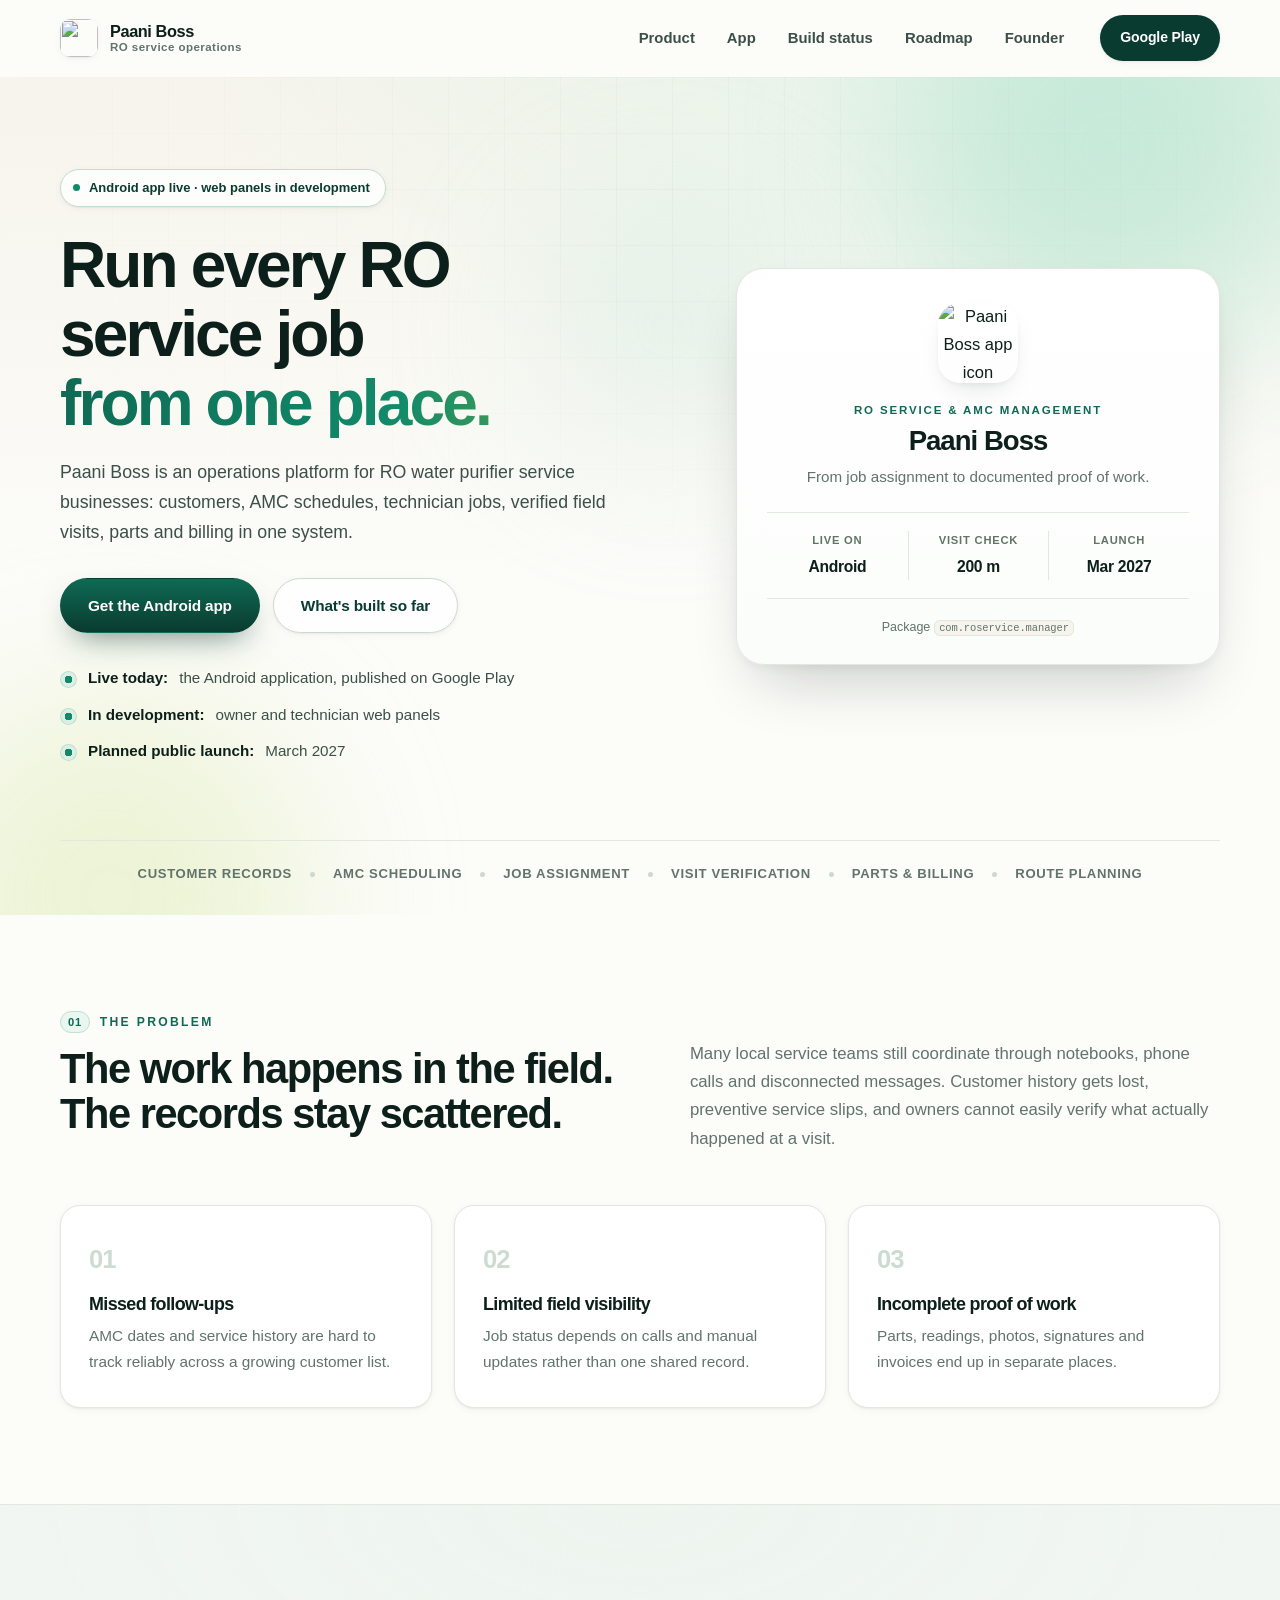
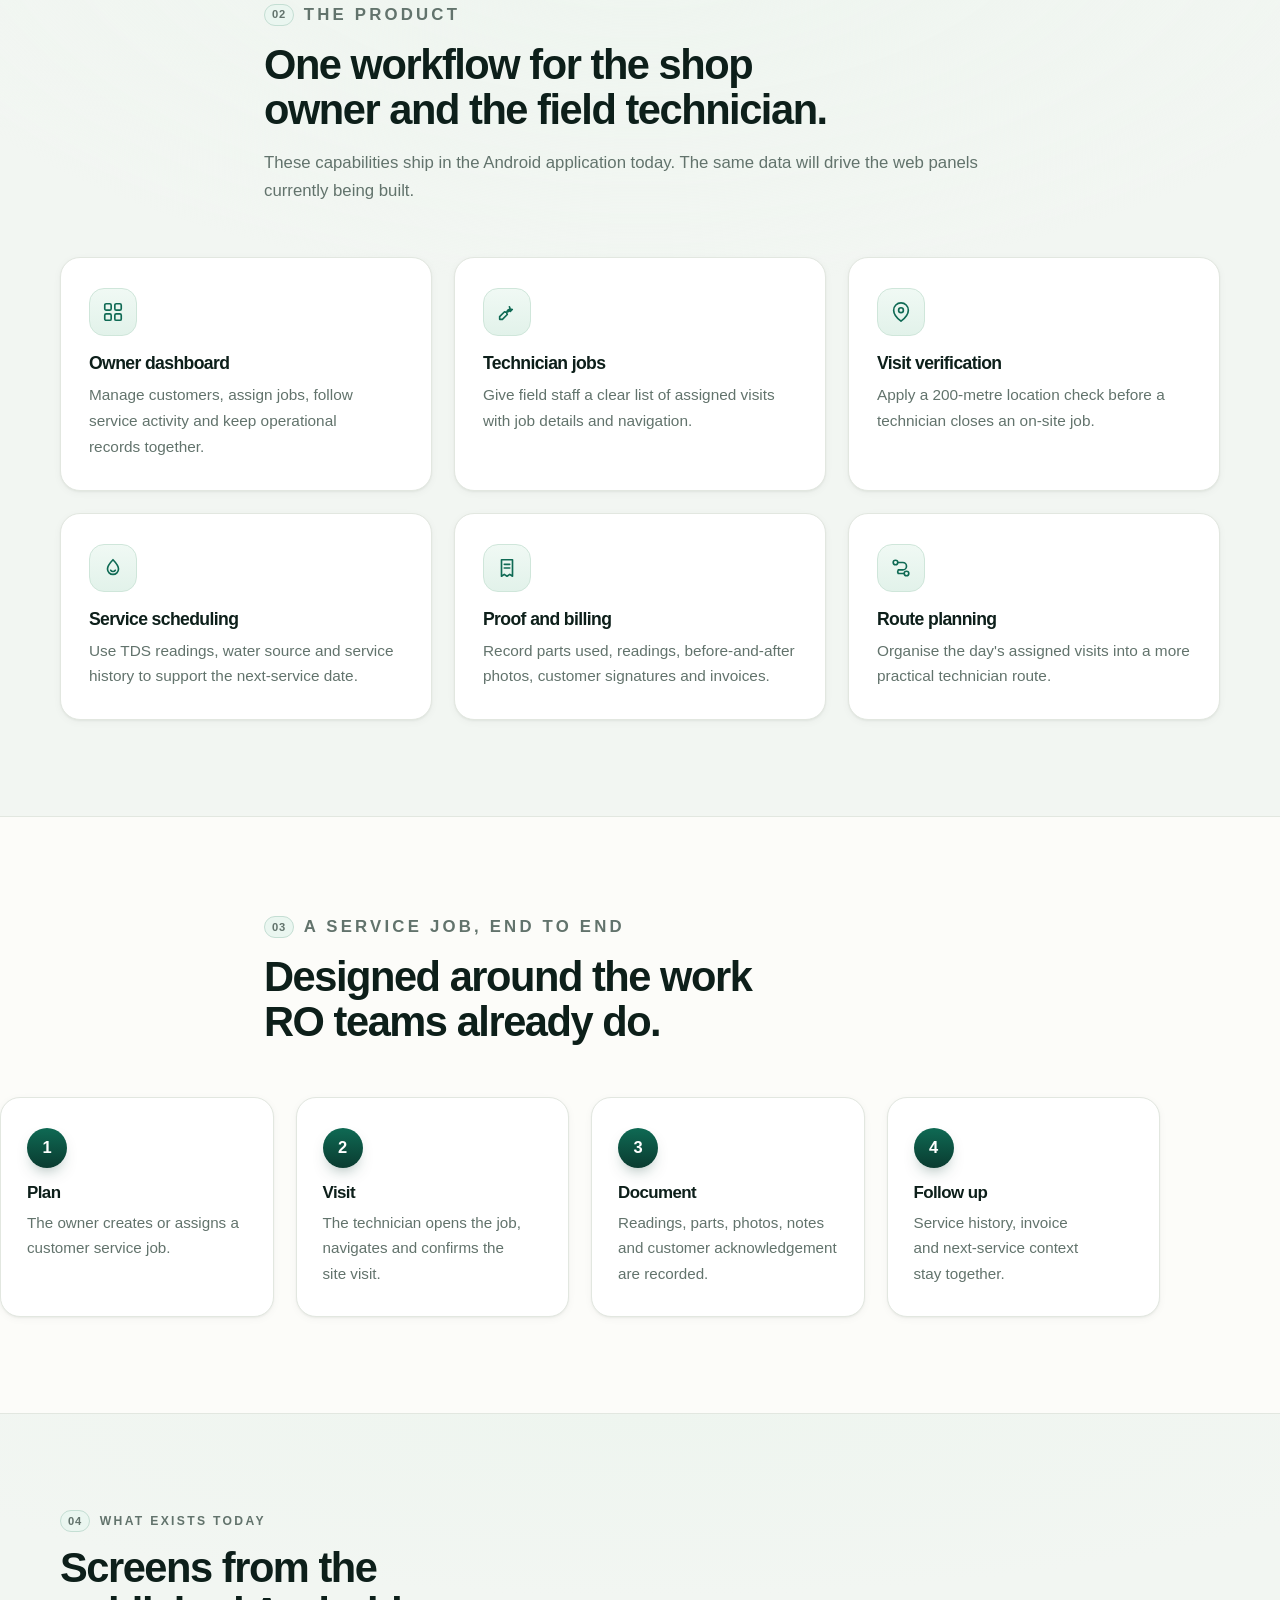
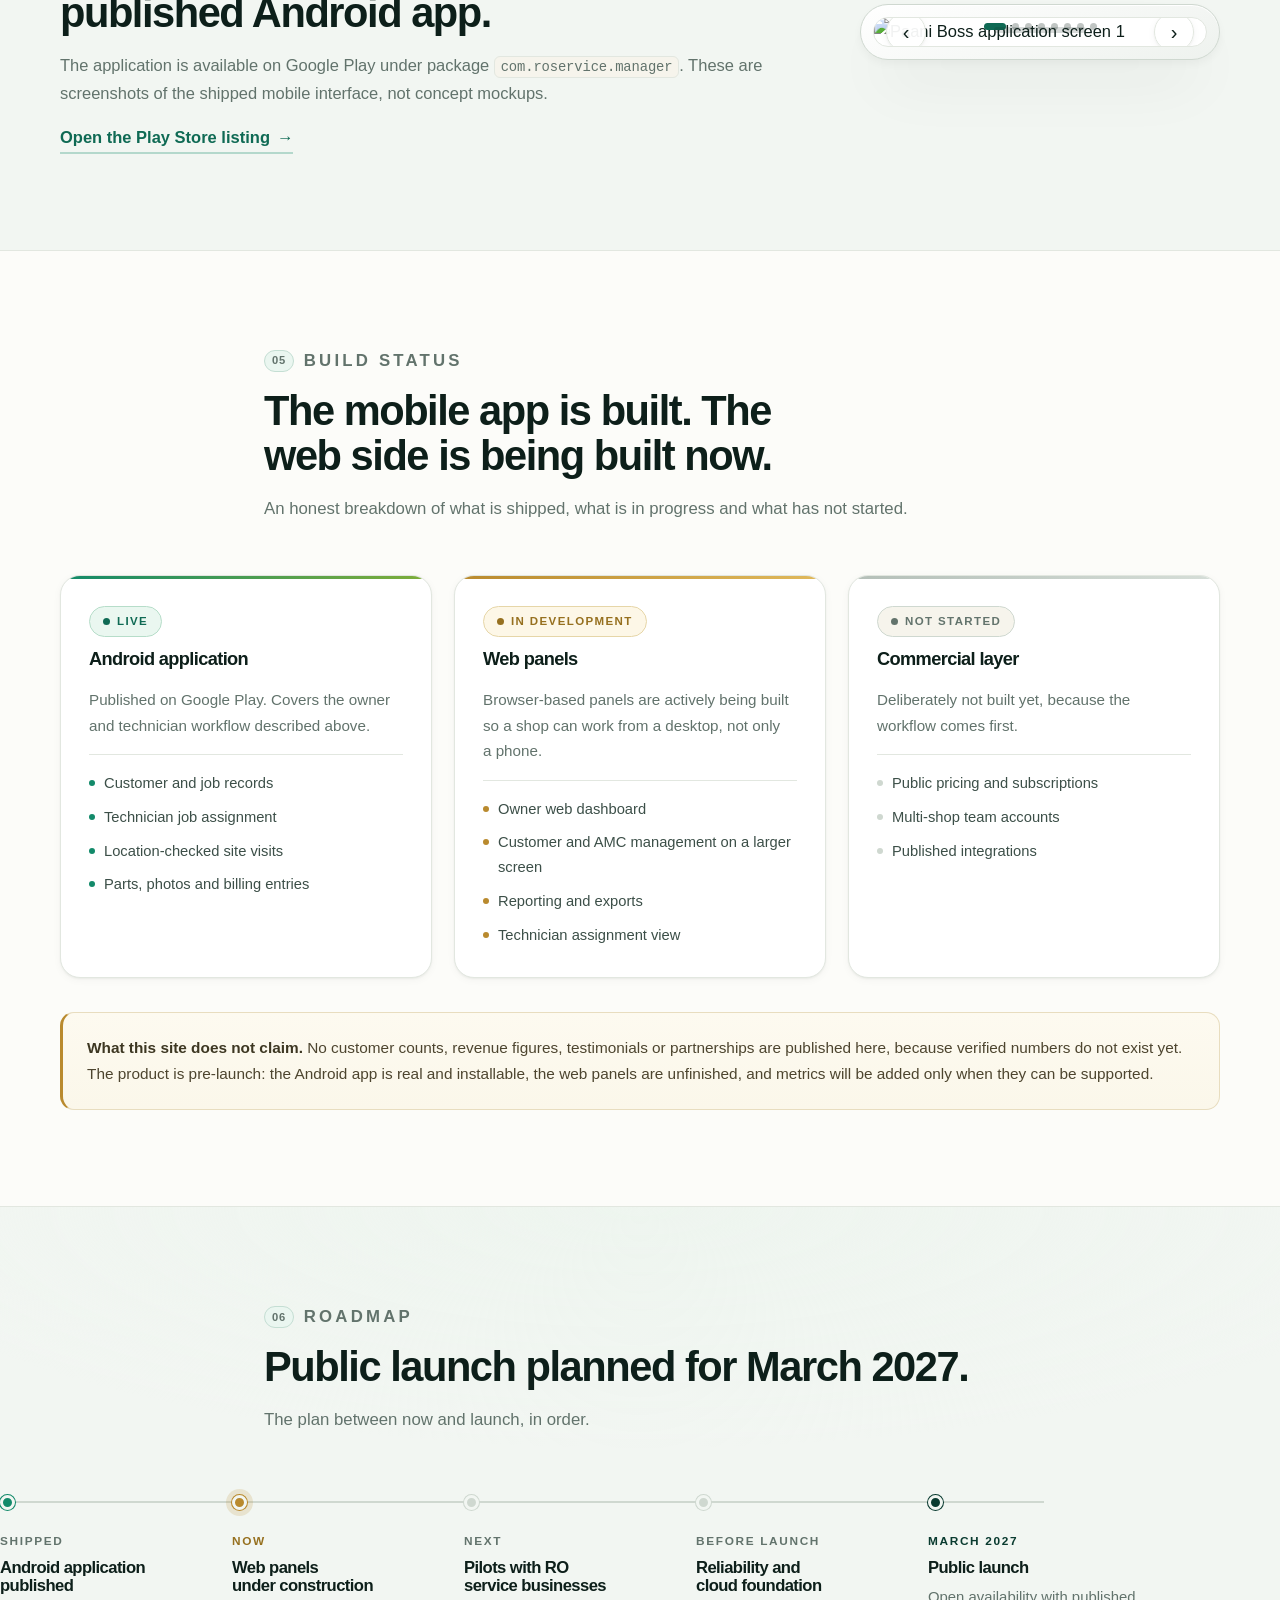
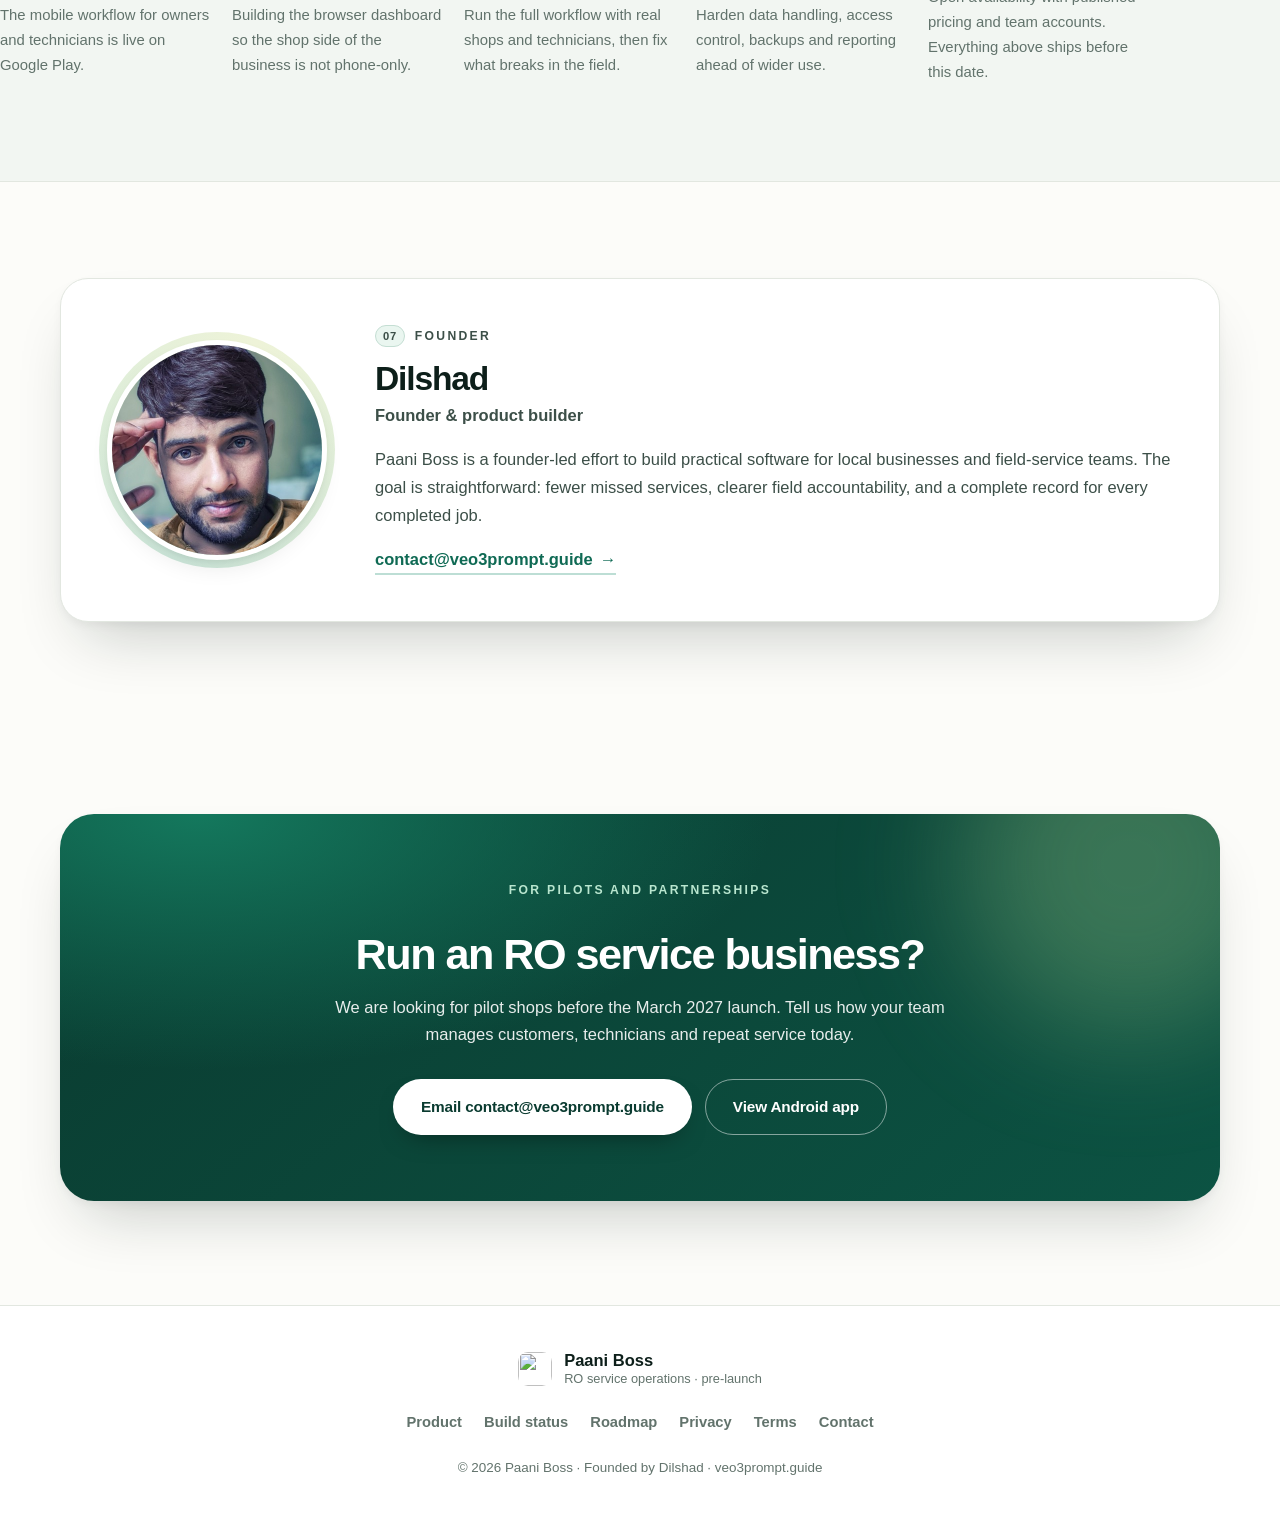
==== commit af2d508c: "Restructure site: show app-only build state and March 2027 launch plan - Reorder page: hero, problem" ====
--- a/index.html
+++ b/index.html
@@ -6,14 +6,14 @@
   <meta name="viewport" content="width=device-width, initial-scale=1">
   <title>Paani Boss — RO Service Operations Platform</title>
   <meta name="description"
-    content="Paani Boss helps RO water purifier service businesses manage customers, AMC schedules, field technicians, verified visits, parts and billing from one operational system.">
+    content="Paani Boss is an operations platform for RO water purifier service businesses. The Android app is live on Google Play, web panels are in development, and public launch is planned for March 2027.">
   <meta name="theme-color" content="#0a3b30">
   <link rel="canonical" href="https://veo3prompt.guide/">
   <meta property="og:type" content="website">
   <meta property="og:site_name" content="Paani Boss">
   <meta property="og:title" content="Paani Boss — Run every RO service job from one place">
   <meta property="og:description"
-    content="An operations platform for RO service shops and their field technicians. Live on Google Play.">
+    content="Android app live on Google Play. Web panels in development. Public launch planned March 2027.">
   <meta property="og:url" content="https://veo3prompt.guide/">
   <meta property="og:image" content="https://veo3prompt.guide/assets/paani-boss-banner.png">
   <meta name="twitter:card" content="summary_large_image">
@@ -33,8 +33,9 @@
       </a>
       <nav class="nav-links" aria-label="Primary navigation">
         <a href="#product">Product</a>
-        <a href="#workflow">Workflow</a>
-        <a href="#showcase">App</a>
+        <a href="#app">App</a>
+        <a href="#status">Build status</a>
+        <a href="#roadmap">Roadmap</a>
         <a href="#founder">Founder</a>
       </nav>
       <a class="nav-cta" href="https://play.google.com/store/apps/details?id=com.roservice.manager" target="_blank"
@@ -43,27 +44,28 @@
   </header>
 
   <main id="main">
-    <!-- ============ HERO ============ -->
+    <!-- ============ 1. HERO ============ -->
     <section class="hero" id="top">
       <div class="hero-aura" aria-hidden="true"><span></span><span></span><span></span></div>
       <div class="wrap hero-grid">
         <div class="hero-copy">
-          <p class="badge"><span class="badge-dot" aria-hidden="true"></span> Android app live on Google Play</p>
+          <p class="badge"><span class="badge-dot" aria-hidden="true"></span> Android app live &middot; web panels in
+            development</p>
           <h1>Run every RO service job <em>from one place.</em></h1>
           <p class="hero-lede">
-            Paani Boss gives RO water purifier service businesses a single operational
-            system for customers, AMC schedules, technician jobs, verified field visits,
-            parts and billing.
+            Paani Boss is an operations platform for RO water purifier service
+            businesses: customers, AMC schedules, technician jobs, verified field
+            visits, parts and billing in one system.
           </p>
           <div class="button-row">
             <a class="button button-primary" href="https://play.google.com/store/apps/details?id=com.roservice.manager"
               target="_blank" rel="noopener noreferrer">Get the Android app</a>
-            <a class="button button-secondary" href="#showcase">See the product</a>
+            <a class="button button-secondary" href="#status">What's built so far</a>
           </div>
           <ul class="proof-list">
-            <li>Built for Indian RO service businesses</li>
-            <li>Owner dashboard and technician workflow in one system</li>
-            <li>No invented customer or traction claims on this site</li>
+            <li><strong>Live today:</strong> the Android application, published on Google Play</li>
+            <li><strong>In development:</strong> owner and technician web panels</li>
+            <li><strong>Planned public launch:</strong> March 2027</li>
           </ul>
         </div>
 
@@ -75,16 +77,16 @@
           <p class="panel-note">From job assignment to documented proof of work.</p>
           <dl class="panel-metrics">
             <div>
+              <dt>Live on</dt>
+              <dd>Android</dd>
+            </div>
+            <div>
               <dt>Visit check</dt>
               <dd>200 m</dd>
             </div>
             <div>
-              <dt>Platform</dt>
-              <dd>Android</dd>
-            </div>
-            <div>
-              <dt>Roles</dt>
-              <dd>Owner + field</dd>
+              <dt>Launch</dt>
+              <dd>Mar 2027</dd>
             </div>
           </dl>
           <p class="panel-foot">Package <code>com.roservice.manager</code></p>
@@ -101,11 +103,11 @@
       </div>
     </section>
 
-    <!-- ============ PROBLEM ============ -->
-    <section class="section" aria-labelledby="problem-title">
+    <!-- ============ 2. PROBLEM ============ -->
+    <section class="section" id="problem" aria-labelledby="problem-title">
       <div class="wrap split-heading reveal">
         <div>
-          <p class="eyebrow"><span>01</span> The operating problem</p>
+          <p class="eyebrow"><span>01</span> The problem</p>
           <h2 id="problem-title">The work happens in the field. The records stay scattered.</h2>
         </div>
         <p>
@@ -121,7 +123,7 @@
         </article>
         <article class="reveal"><span class="num">02</span>
           <h3>Limited field visibility</h3>
-          <p>Job status depends on calls and manual updates rather than a shared record.</p>
+          <p>Job status depends on calls and manual updates rather than one shared record.</p>
         </article>
         <article class="reveal"><span class="num">03</span>
           <h3>Incomplete proof of work</h3>
@@ -130,13 +132,13 @@
       </div>
     </section>
 
-    <!-- ============ PRODUCT ============ -->
+    <!-- ============ 3. PRODUCT ============ -->
     <section class="section section-tint" id="product" aria-labelledby="product-title">
       <div class="wrap section-heading reveal">
         <p class="eyebrow"><span>02</span> The product</p>
         <h2 id="product-title">One workflow for the shop owner and the field technician.</h2>
-        <p>Paani Boss connects day-to-day service operations without pretending to replace the people doing the work.
-        </p>
+        <p>These capabilities ship in the Android application today. The same data will drive the web panels currently
+          being built.</p>
       </div>
       <div class="wrap feature-grid">
         <article class="feature-card reveal">
@@ -210,7 +212,7 @@
       </div>
     </section>
 
-    <!-- ============ WORKFLOW ============ -->
+    <!-- ============ 4. WORKFLOW ============ -->
     <section class="section" id="workflow" aria-labelledby="workflow-title">
       <div class="wrap section-heading reveal">
         <p class="eyebrow"><span>03</span> A service job, end to end</p>
@@ -244,12 +246,12 @@
       </ol>
     </section>
 
-    <!-- ============ SHOWCASE ============ -->
-    <section class="section section-tint" id="showcase" aria-labelledby="showcase-title">
+    <!-- ============ 5. APP EVIDENCE ============ -->
+    <section class="section section-tint" id="app" aria-labelledby="app-title">
       <div class="wrap showcase-layout">
         <div class="showcase-copy reveal">
-          <p class="eyebrow"><span>04</span> Product evidence</p>
-          <h2 id="showcase-title">Screens from the published Android app.</h2>
+          <p class="eyebrow"><span>04</span> What exists today</p>
+          <h2 id="app-title">Screens from the published Android app.</h2>
           <p>
             The application is available on Google Play under package
             <code>com.roservice.manager</code>. These are screenshots of the shipped
@@ -290,37 +292,114 @@
       </div>
     </section>
 
-    <!-- ============ STAGE ============ -->
-    <section class="section" aria-labelledby="stage-title">
-      <div class="wrap stage-grid reveal">
-        <div>
-          <p class="eyebrow"><span>05</span> Current stage</p>
-          <h2 id="stage-title">Shipped, learning, and building the next layer.</h2>
-        </div>
-        <div class="stage-copy">
-          <p>
-            Paani Boss has a published Android build. The current focus is validating the
-            workflow with RO service businesses, improving reliability, and preparing a
-            scalable cloud foundation.
-          </p>
-          <p class="honesty-note">
-            <strong>What this site does not claim.</strong> No invented customer counts,
-            revenue figures, testimonials or partnerships are published here. Operating
-            metrics will be added only when they exist and can be supported.
-          </p>
-        </div>
-      </div>
-    </section>
-
-    <!-- ============ FOUNDER ============ -->
-    <section class="section section-tint" id="founder" aria-labelledby="founder-title">
+    <!-- ============ 6. BUILD STATUS ============ -->
+    <section class="section" id="status" aria-labelledby="status-title">
+      <div class="wrap section-heading reveal">
+        <p class="eyebrow"><span>05</span> Build status</p>
+        <h2 id="status-title">The mobile app is built. The web side is being built now.</h2>
+        <p>An honest breakdown of what is shipped, what is in progress and what has not started.</p>
+      </div>
+
+      <div class="wrap status-grid">
+        <article class="status-card is-live reveal">
+          <header>
+            <span class="status-pill">Live</span>
+            <h3>Android application</h3>
+          </header>
+          <p>Published on Google Play. Covers the owner and technician workflow described above.</p>
+          <ul>
+            <li>Customer and job records</li>
+            <li>Technician job assignment</li>
+            <li>Location-checked site visits</li>
+            <li>Parts, photos and billing entries</li>
+          </ul>
+        </article>
+
+        <article class="status-card is-progress reveal">
+          <header>
+            <span class="status-pill">In development</span>
+            <h3>Web panels</h3>
+          </header>
+          <p>Browser-based panels are actively being built so a shop can work from a desktop, not only a phone.</p>
+          <ul>
+            <li>Owner web dashboard</li>
+            <li>Customer and AMC management on a larger screen</li>
+            <li>Reporting and exports</li>
+            <li>Technician assignment view</li>
+          </ul>
+        </article>
+
+        <article class="status-card is-planned reveal">
+          <header>
+            <span class="status-pill">Not started</span>
+            <h3>Commercial layer</h3>
+          </header>
+          <p>Deliberately not built yet, because the workflow comes first.</p>
+          <ul>
+            <li>Public pricing and subscriptions</li>
+            <li>Multi-shop team accounts</li>
+            <li>Published integrations</li>
+          </ul>
+        </article>
+      </div>
+
+      <div class="wrap reveal">
+        <p class="honesty-note">
+          <strong>What this site does not claim.</strong> No customer counts, revenue
+          figures, testimonials or partnerships are published here, because verified
+          numbers do not exist yet. The product is pre-launch: the Android app is real
+          and installable, the web panels are unfinished, and metrics will be added only
+          when they can be supported.
+        </p>
+      </div>
+    </section>
+
+    <!-- ============ 7. ROADMAP ============ -->
+    <section class="section section-tint" id="roadmap" aria-labelledby="roadmap-title">
+      <div class="wrap section-heading reveal">
+        <p class="eyebrow"><span>06</span> Roadmap</p>
+        <h2 id="roadmap-title">Public launch planned for March 2027.</h2>
+        <p>The plan between now and launch, in order.</p>
+      </div>
+
+      <ol class="wrap timeline">
+        <li class="reveal is-done">
+          <p class="when">Shipped</p>
+          <h3>Android application published</h3>
+          <p>The mobile workflow for owners and technicians is live on Google Play.</p>
+        </li>
+        <li class="reveal is-current">
+          <p class="when">Now</p>
+          <h3>Web panels under construction</h3>
+          <p>Building the browser dashboard so the shop side of the business is not phone-only.</p>
+        </li>
+        <li class="reveal">
+          <p class="when">Next</p>
+          <h3>Pilots with RO service businesses</h3>
+          <p>Run the full workflow with real shops and technicians, then fix what breaks in the field.</p>
+        </li>
+        <li class="reveal">
+          <p class="when">Before launch</p>
+          <h3>Reliability and cloud foundation</h3>
+          <p>Harden data handling, access control, backups and reporting ahead of wider use.</p>
+        </li>
+        <li class="reveal is-final">
+          <p class="when">March 2027</p>
+          <h3>Public launch</h3>
+          <p>Open availability with published pricing and team accounts. Everything above ships before this date.</p>
+        </li>
+      </ol>
+    </section>
+
+    <!-- ============ 8. FOUNDER ============ -->
+    <section class="section" id="founder" aria-labelledby="founder-title">
       <div class="wrap founder-card reveal">
         <div class="founder-photo">
           <img src="assets/dilshad.jpg" alt="Dilshad, founder of Paani Boss" width="420" height="480" loading="lazy"
             decoding="async">
         </div>
         <div>
-          <p class="eyebrow"><span>06</span> Founder</p>
+          <p class="eyebrow"><span>07</span> Founder</p>
           <h2 id="founder-title">Dilshad</h2>
           <p class="founder-role">Founder &amp; product builder</p>
           <p>
@@ -334,15 +413,15 @@
       </div>
     </section>
 
-    <!-- ============ CONTACT ============ -->
+    <!-- ============ 9. CONTACT ============ -->
     <section class="section contact-section" id="contact" aria-labelledby="contact-title">
       <div class="wrap contact-card reveal">
         <div class="contact-glow" aria-hidden="true"></div>
         <p class="eyebrow">For pilots and partnerships</p>
         <h2 id="contact-title">Run an RO service business?</h2>
         <p>
-          Tell us how your team manages customers, technicians and repeat service today.
-          Product feedback and pilot conversations are welcome.
+          We are looking for pilot shops before the March 2027 launch. Tell us how your
+          team manages customers, technicians and repeat service today.
         </p>
         <div class="button-row">
           <a class="button button-light" href="mailto:contact@veo3prompt.guide">Email contact@veo3prompt.guide</a>
@@ -358,14 +437,15 @@
     <div class="wrap footer-inner">
       <div class="footer-brand">
         <img src="assets/paani-boss-icon.png" alt="" width="34" height="34">
-        <div><strong>Paani Boss</strong><span>RO service operations</span></div>
+        <div><strong>Paani Boss</strong><span>RO service operations &middot; pre-launch</span></div>
       </div>
       <nav class="footer-links" aria-label="Footer">
+        <a href="#product">Product</a>
+        <a href="#status">Build status</a>
+        <a href="#roadmap">Roadmap</a>
         <a href="privacy-policy.html">Privacy</a>
         <a href="terms-of-service.html">Terms</a>
         <a href="mailto:contact@veo3prompt.guide">Contact</a>
-        <a href="https://play.google.com/store/apps/details?id=com.roservice.manager" target="_blank"
-          rel="noopener noreferrer">Google Play</a>
       </nav>
       <p class="footer-legal">&copy; <span id="year"></span> Paani Boss &middot; Founded by Dilshad &middot;
         veo3prompt.guide</p>
--- a/css/style.css
+++ b/css/style.css
@@ -1286,4 +1286,277 @@
   .slides-track {
     transition: none;
   }
+}
+
+/* ============================ build status ============================ */
+.status-grid {
+  display: grid;
+  grid-template-columns: repeat(3, 1fr);
+  gap: 22px;
+  margin-bottom: 34px;
+}
+
+.status-card {
+  position: relative;
+  overflow: hidden;
+  padding: 30px 28px;
+  border: 1px solid var(--line);
+  border-radius: var(--radius);
+  background: var(--white);
+  box-shadow: var(--sh-sm);
+  transition: transform .22s ease, box-shadow .22s ease;
+}
+
+.status-card::before {
+  content: "";
+  position: absolute;
+  inset: 0 0 auto;
+  height: 3px;
+  background: var(--line-strong);
+}
+
+.status-card:hover {
+  transform: translateY(-4px);
+  box-shadow: var(--sh-md);
+}
+
+.status-card.is-live::before {
+  background: linear-gradient(90deg, var(--green-bright), #7fae3a);
+}
+
+.status-card.is-progress::before {
+  background: linear-gradient(90deg, var(--gold), #e0b95c);
+}
+
+.status-card.is-planned::before {
+  background: linear-gradient(90deg, #b4bfb8, #d6ded8);
+}
+
+.status-card header {
+  margin-bottom: 12px;
+}
+
+.status-pill {
+  display: inline-flex;
+  align-items: center;
+  gap: 7px;
+  margin-bottom: 12px;
+  padding: 5px 13px;
+  border: 1px solid var(--line-strong);
+  border-radius: 999px;
+  background: var(--paper-warm);
+  font-size: .72rem;
+  font-weight: 700;
+  letter-spacing: .12em;
+  text-transform: uppercase;
+  color: var(--muted);
+}
+
+.status-pill::before {
+  content: "";
+  width: 7px;
+  height: 7px;
+  border-radius: 50%;
+  background: currentColor;
+}
+
+.is-live .status-pill {
+  border-color: #b6ddc9;
+  background: #eaf7f0;
+  color: var(--green-mid);
+}
+
+.is-progress .status-pill {
+  border-color: #e6d6a8;
+  background: #fdf7e7;
+  color: #96701f;
+}
+
+.status-card h3 {
+  font-size: 1.14rem;
+}
+
+.status-card>p {
+  color: var(--muted);
+  font-size: .95rem;
+}
+
+.status-card ul {
+  display: grid;
+  gap: 9px;
+  margin: 16px 0 0;
+  padding: 16px 0 0;
+  border-top: 1px solid var(--line);
+  list-style: none;
+  font-size: .92rem;
+  color: var(--ink-soft);
+}
+
+.status-card li {
+  display: flex;
+  align-items: flex-start;
+  gap: 9px;
+}
+
+.status-card li::before {
+  content: "";
+  flex: 0 0 auto;
+  width: 6px;
+  height: 6px;
+  margin-top: 9px;
+  border-radius: 50%;
+  background: var(--line-strong);
+}
+
+.is-live li::before {
+  background: var(--green-bright);
+}
+
+.is-progress li::before {
+  background: var(--gold);
+}
+
+/* ============================ timeline ============================ */
+.timeline {
+  display: grid;
+  grid-template-columns: repeat(5, 1fr);
+  margin: 0;
+  padding: 0;
+  list-style: none;
+}
+
+.timeline li {
+  position: relative;
+  padding: 46px 22px 0 0;
+}
+
+.timeline li::before {
+  content: "";
+  position: absolute;
+  top: 15px;
+  left: 0;
+  right: 0;
+  height: 2px;
+  background: var(--line-strong);
+}
+
+.timeline li:last-child::before {
+  right: 50%;
+}
+
+.timeline li::after {
+  content: "";
+  position: absolute;
+  top: 9px;
+  left: 0;
+  width: 15px;
+  height: 15px;
+  border-radius: 50%;
+  border: 3px solid var(--surface);
+  background: var(--line-strong);
+  box-shadow: 0 0 0 1px var(--line-strong);
+}
+
+.timeline li.is-done::after {
+  background: var(--green-bright);
+  box-shadow: 0 0 0 1px var(--green-bright);
+}
+
+.timeline li.is-current::after {
+  background: var(--gold);
+  box-shadow: 0 0 0 1px var(--gold), 0 0 0 6px rgba(185, 138, 46, .18);
+}
+
+.timeline li.is-final::after {
+  background: var(--green);
+  box-shadow: 0 0 0 1px var(--green);
+}
+
+.timeline .when {
+  margin-bottom: 7px;
+  font-size: .74rem;
+  font-weight: 700;
+  letter-spacing: .14em;
+  text-transform: uppercase;
+  color: var(--muted);
+}
+
+.timeline li.is-current .when {
+  color: #96701f;
+}
+
+.timeline li.is-final .when {
+  color: var(--green);
+}
+
+.timeline h3 {
+  margin-bottom: 8px;
+  font-size: 1.04rem;
+}
+
+.timeline p:last-child {
+  margin: 0;
+  color: var(--muted);
+  font-size: .93rem;
+}
+
+/* hero proof list emphasis */
+.proof-list strong {
+  color: var(--ink);
+  font-weight: 680;
+}
+
+/* ============================ responsive: new blocks ============================ */
+@media (max-width: 1000px) {
+  .status-grid {
+    grid-template-columns: repeat(2, 1fr);
+  }
+
+  .timeline {
+    grid-template-columns: repeat(2, 1fr);
+  }
+
+  .timeline li:nth-child(2)::before {
+    right: 0;
+  }
+}
+
+@media (max-width: 720px) {
+  .status-grid {
+    grid-template-columns: 1fr;
+  }
+
+  /* Vertical rail on small screens: line runs down the left edge. */
+  .timeline {
+    grid-template-columns: 1fr;
+    gap: 0;
+  }
+
+  .timeline li {
+    padding: 0 0 30px 30px;
+  }
+
+  .timeline li::before {
+    top: 6px;
+    bottom: -6px;
+    left: 7px;
+    right: auto;
+    width: 2px;
+    height: auto;
+  }
+
+  .timeline li:last-child::before {
+    display: none;
+  }
+
+  .timeline li::after {
+    top: 4px;
+    left: 0;
+  }
+}
+
+@media (prefers-reduced-motion: reduce) {
+  .status-card:hover {
+    transform: none;
+  }
 }
